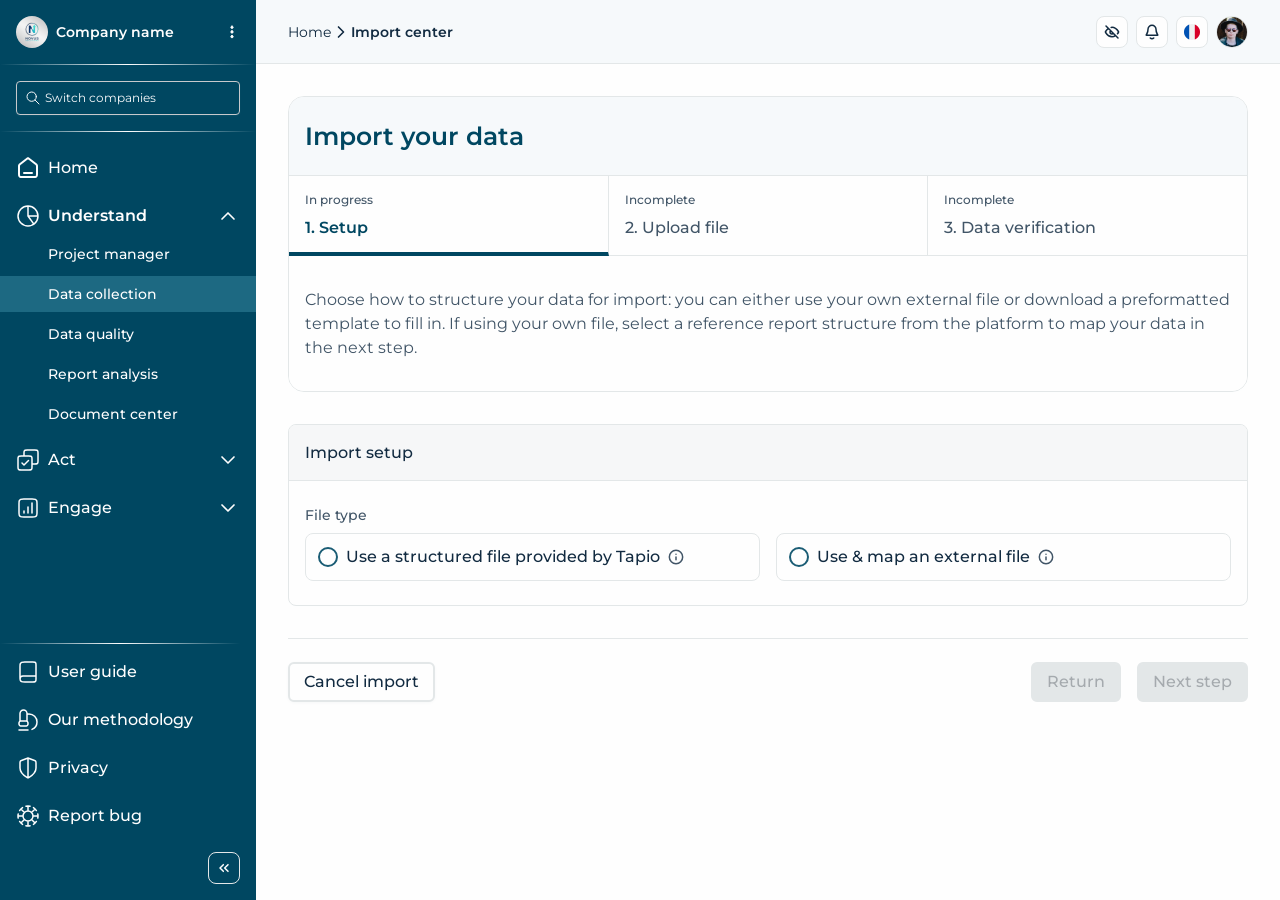
==== step-1.html @ c6fe3553 "Initial commit: import feature prototype Static HTML/CSS/JS prototype of the three-step data import " ====
<!doctype html>
<html lang="en">
<head>
<meta charset="utf-8">
<meta name="viewport" content="width=device-width, initial-scale=1">
<title>Import center – Setup</title>
<link rel="preconnect" href="https://fonts.googleapis.com">
<link rel="preconnect" href="https://fonts.gstatic.com" crossorigin>
<link href="https://fonts.googleapis.com/css2?family=Montserrat:wght@400;500;600;700&display=swap" rel="stylesheet">
<link rel="stylesheet" href="shared.css?v=10">
<link rel="stylesheet" href="flow.css?v=10">
<style>
  :root { --tapio-warning-fill: #fff7de; }

  .stepper-title { padding: 23px 16px; }
  .panel.setup .panel-body { padding: 24px 16px; }

  /* ---------- Radio cards ---------- */
  .radio-group { display: flex; flex-direction: column; gap: 8px; border: 0; }
  .radio-group legend { padding: 0; margin-bottom: 8px; font-size: 14px; line-height: 20px; font-weight: 500; color: var(--tapio-charcoal-blue); }
  .radio-row { display: flex; gap: 16px; }
  .radio-card {
    flex: 1 0 0; min-width: 0; display: flex; align-items: center; gap: 8px;
    padding: 11px 12px; cursor: pointer;
    background: var(--tapio-white); border: 1px solid var(--tapio-frost-gray); border-radius: 8px;
    font-size: 16px; line-height: 24px; color: var(--tapio-deep-indigo);
    transition: background .15s, border-color .15s;
  }
  .radio-card:hover { border-color: var(--tapio-mint); }
  .radio-card:has(input:checked) { background: var(--tapio-glacier-blue); border-color: var(--tapio-mint); font-weight: 500; }
  .radio-card:has(input:focus-visible) { outline: 2px solid var(--tapio-midnight-blue); outline-offset: 2px; }
  .radio-card input { position: absolute; opacity: 0; pointer-events: none; }
  .radio-card .dot {
    width: 20px; height: 20px; flex-shrink: 0; border-radius: 10px;
    border: 2px solid var(--tapio-midnight-blue); display: flex; align-items: center; justify-content: center;
  }
  .radio-card input:checked + .dot::after { content: ""; width: 8px; height: 8px; border-radius: 8px; background: var(--tapio-deep-indigo); }
  .radio-group.strong .radio-card { font-weight: 500; }

  .warn-banner {
    display: flex; align-items: center; gap: 8px; padding: 8px 16px;
    background: var(--tapio-warning-fill); border-radius: 8px;
    font-size: 16px; line-height: 24px;
  }
  .warn-banner a { font-weight: 500; color: var(--tapio-dark-navy); }

  /* ---------- Template selection ---------- */
  .panel-title .tip-trigger { vertical-align: -2px; margin-left: 4px; }
  .t-filters {
    display: flex; flex-wrap: wrap; align-items: center; justify-content: space-between; gap: 12px 16px;
    padding: 23px 16px 24px; border-bottom: 1px solid var(--tapio-frost-gray);
  }
  .t-search {
    flex: 0 1 268px; min-width: 0; height: 40px; display: flex; align-items: center; gap: 4px; padding: 8px;
    border: 1px solid var(--tapio-frost-gray); border-radius: 6px; box-shadow: var(--shadow-xs);
    font-size: 16px; line-height: 24px;
  }
  .t-search input { flex: 1; min-width: 0; border: 0; outline: 0; background: none; font: inherit; color: var(--tapio-deep-indigo); }
  .t-search input::placeholder { color: var(--tapio-charcoal-blue); opacity: 1; }
  .t-search:focus-within { border-color: var(--tapio-midnight-blue); }
  .t-dropdowns { display: flex; flex-wrap: wrap; gap: 16px; }
  .filter { position: relative; }
  .filter-btn {
    display: flex; align-items: center; gap: 4px; padding: 7px 8px; white-space: nowrap;
    background: var(--tapio-white); border: 1px solid var(--tapio-frost-gray); border-radius: 8px; box-shadow: var(--shadow-xs);
    font-size: 16px; line-height: 24px; color: var(--tapio-charcoal-blue);
  }
  .filter-btn.set { color: var(--tapio-deep-indigo); border-color: var(--tapio-midnight-blue); }
  .filter.open .filter-btn img { transform: rotate(180deg); }
  .filter .select-menu { left: auto; min-width: 100%; width: max-content; }

  .t-scroll { overflow-x: auto; }
  .t-table { width: 100%; min-width: 1080px; border-collapse: collapse; table-layout: fixed; }
  .t-table th, .t-table td {
    height: 64px; padding: 0 16px; text-align: left; white-space: nowrap; overflow: hidden; text-overflow: ellipsis;
    border-bottom: 1px solid var(--tapio-frost-gray); border-right: 1px solid var(--tapio-frost-gray);
    font-size: 16px; line-height: 24px; color: var(--tapio-deep-indigo);
  }
  .t-table th:last-child, .t-table td:last-child { border-right: 0; text-align: center; }
  .t-table th { font-weight: 600; background: var(--tapio-white); overflow: visible; }
  .t-table th .th { display: inline-flex; align-items: center; gap: 4px; }
  .t-table tbody tr { cursor: pointer; }
  .t-table tbody tr:hover td { background: var(--tapio-powder-blue); }
  .t-table tbody tr.selected td { background: var(--tapio-glacier-blue); }
  .t-table .checkbox { margin: 0 auto; }
  .t-table .action-btn {
    width: 32px; height: 32px; padding: 8px; margin: 0 auto;
    display: flex; align-items: center; justify-content: center;
    background: var(--tapio-white); border: 1px solid var(--tapio-frost-gray); border-radius: 8px; box-shadow: var(--shadow-xs);
  }
  .t-empty td { text-align: center !important; color: var(--tapio-charcoal-blue); cursor: default; }


  @media (max-width: 768px) {
    .radio-row { flex-direction: column; gap: 8px; }
    .t-filters .t-search { flex: 1 1 100%; }
    .t-dropdowns { gap: 8px; }
    .warn-banner { align-items: flex-start; }
    .warn-banner > img { margin-top: 4px; }
  }
</style>
</head>
<body>
<div class="app">

  <div class="nav-scrim"></div>
  <aside class="nav">
    <div>
      <div class="nav-company">
        <div class="nav-company-id">
          <img src="assets/company-logo.png" alt="">
          <span>Company name</span>
        </div>
        <button class="nav-dots" aria-label="More options"><img class="icon-16" src="assets/dots-vertical.svg" alt=""></button>
      </div>
      <div class="sep"></div>
    </div>

    <div class="nav-search-wrap">
      <div class="nav-search">
        <img class="icon-16" src="assets/search-light.svg" alt="">
        <span>Switch companies</span>
      </div>
    </div>

    <div class="sep"></div>

    <div class="nav-body">
      <nav class="nav-ctas">
        <button class="nav-cta"><span class="lbl"><img class="icon-24" src="assets/home.svg" alt="">Home</span></button>

        <div>
          <button class="nav-cta open">
            <span class="lbl"><img class="icon-24" src="assets/understand.svg" alt="">Understand</span>
            <img class="icon-24 chev" src="assets/chevron-nav.svg" alt="">
          </button>
          <div class="nav-sub">
            <a href="#">Project manager</a>
            <a href="#" class="active">Data collection</a>
            <a href="#">Data quality</a>
            <a href="#">Report analysis</a>
            <a href="#">Document center</a>
          </div>
        </div>

        <button class="nav-cta">
          <span class="lbl"><img class="icon-24" src="assets/act.svg" alt="">Act</span>
          <img class="icon-24" src="assets/chevron-nav2.svg" alt="">
        </button>
        <button class="nav-cta">
          <span class="lbl"><img class="icon-24" src="assets/engage.svg" alt="">Engage</span>
          <img class="icon-24" src="assets/chevron-nav2.svg" alt="">
        </button>
      </nav>

      <div class="nav-bottom">
        <div class="nav-bottom-links">
          <div class="sep"></div>
          <button class="nav-cta"><span class="lbl"><img class="icon-24" src="assets/book-closed.svg" alt="">User guide</span></button>
          <button class="nav-cta"><span class="lbl"><img class="icon-24" src="assets/microscope.svg" alt="">Our methodology</span></button>
          <button class="nav-cta"><span class="lbl"><img class="icon-24" src="assets/shield.svg" alt="">Privacy</span></button>
          <button class="nav-cta"><span class="lbl"><img class="icon-24" src="assets/virus.svg" alt="">Report bug</span></button>
        </div>
        <button class="nav-collapse" aria-label="Collapse navigation"><img class="icon-16" src="assets/chevron-left-double.svg" alt=""></button>
      </div>
    </div>
  </aside>

  <main class="main">
    <header class="topbar">
      <button class="icon-btn menu-btn" aria-label="Open navigation"><img class="icon-16" src="assets/chevron-left-double.svg" alt=""></button>
      <div class="crumbs">
        <span>Home</span>
        <img class="icon-20 chev" src="assets/chevron-breadcrumb.svg" alt="">
        <strong>Import center</strong>
      </div>
      <div class="top-actions">
        <button class="icon-btn" aria-label="Hide"><img class="icon-16" src="assets/eye-off.svg" alt=""></button>
        <button class="icon-btn" aria-label="Notifications"><img class="icon-16" src="assets/bell.svg" alt=""></button>
        <button class="icon-btn" aria-label="Language"><img class="icon-16" src="assets/flag-fr.svg" alt=""></button>
        <img class="avatar" src="assets/avatar.png" alt="User avatar">
      </div>
    </header>

    <div class="container">
      <section class="stepper-card">
        <h1 class="stepper-title">Import your data</h1>
        <div class="steps">
          <div class="step current"><small>In progress</small><span>1. Setup</span></div>
          <div class="step todo"><small>Incomplete</small><span>2. Upload file</span></div>
          <div class="step todo"><small>Incomplete</small><span>3. Data verification</span></div>
        </div>
        <div class="stepper-body">
          <p>Choose how to structure your data for import: you can either use your own external file or download a preformatted template to fill in. If using your own file, select a reference report structure from the platform to map your data in the next step.</p>
        </div>
      </section>

      <div class="sections">
        <!-- Import setup -->
        <section class="panel setup">
          <h2 class="panel-title">Import setup</h2>
          <div class="panel-body">
            <fieldset class="radio-group strong">
              <legend>File type</legend>
              <div class="radio-row">
                <label class="radio-card">
                  <input type="radio" name="fileType" value="structured"><span class="dot"></span>
                  Use a structured file provided by Tapio
                  <span class="tip-trigger" tabindex="0" data-tip="Download a preformatted Excel template from Tapio, designed to match the platform's data structure, and fill it in with your data for seamless import." aria-label="About structured files"><img class="icon-16" src="assets/radio-info.svg" alt=""></span>
                </label>
                <label class="radio-card">
                  <input type="radio" name="fileType" value="external"><span class="dot"></span>
                  Use &amp; map an external file
                  <span class="tip-trigger" tabindex="0" data-tip="Upload your own Excel file and map its structure to a reference report template from the platform during the next step." aria-label="About external files"><img class="icon-16" src="assets/radio-info.svg" alt=""></span>
                </label>
              </div>
            </fieldset>

            <fieldset class="radio-group" id="haveDataGroup" hidden>
              <legend>Do you already have your data in a structured file ?</legend>
              <div class="radio-row">
                <label class="radio-card">
                  <input type="radio" name="haveData" value="yes"><span class="dot"></span>
                  Yes, I have data in a structured file
                </label>
                <label class="radio-card">
                  <input type="radio" name="haveData" value="no"><span class="dot"></span>
                  No, I need to download a structured file
                </label>
              </div>
            </fieldset>

            <div class="warn-banner" id="customBanner" hidden>
              <img class="icon-16" src="assets/alert-circle-warning.svg" alt="">
              <div>
                <p>For faster import, create a custom template matching your external file's report structure.</p>
                <a href="#">Click here to create a template</a>
              </div>
            </div>
          </div>
        </section>

        <!-- Template selection -->
        <section class="panel" id="templatePanel" hidden>
          <h2 class="panel-title">Template selection
            <span class="tip-trigger" tabindex="0" data-tip="Please select a template to fill your data in. The download will be available in the next step." aria-label="About template selection"><img class="icon-16" src="assets/help-circle.svg" alt=""></span>
          </h2>
          <div class="t-filters">
            <label class="t-search">
              <img class="icon-16" src="assets/search.svg" alt="">
              <input type="search" id="tSearch" placeholder="Search template" aria-label="Search template">
            </label>
            <div class="t-dropdowns" id="filters"></div>
          </div>
          <div class="t-scroll">
            <table class="t-table">
              <colgroup>
                <col style="width:52px"><col><col style="width:104px"><col style="width:118px">
                <col style="width:90px"><col style="width:210px"><col style="width:206px"><col style="width:85px">
              </colgroup>
              <thead>
                <tr>
                  <th><span class="sr-only">Select</span></th>
                  <th>Template name</th>
                  <th><span class="th">Type <span class="tip-trigger" tabindex="0" data-tip="Type indicates the template's origin: Default templates are from protocols like GHG or Bilan Carbone, while Custom are templates with modification in their structures." aria-label="About type"><img class="icon-16" src="assets/th-info.svg" alt=""></span></span></th>
                  <th><span class="th">Entity <span class="tip-trigger" tabindex="0" data-tip="Defines the reporting scope: City refers to emissions from municipal or urban activities, while Company relates to emissions from business operations and value chains." aria-label="About entity"><img class="icon-16" src="assets/th-info.svg" alt=""></span></span></th>
                  <th>Author</th>
                  <th><span class="th">Reference protocol <span class="tip-trigger" tabindex="0" data-tip="Indicates the protocol on which the template is based, such as Bilan Carbone or GHG. Templates can be customized to fit specific reporting structures while still referencing these standard protocols." aria-label="About reference protocol"><img class="icon-16" src="assets/th-info.svg" alt=""></span></span></th>
                  <th><span class="th">Reporting method <span class="tip-trigger" tabindex="0" data-tip="Specifies whether the template supports location-based reporting only or dual reporting (both location-based and market-based methods)." aria-label="About reporting method"><img class="icon-16" src="assets/th-info.svg" alt=""></span></span></th>
                  <th>Action</th>
                </tr>
              </thead>
              <tbody id="tBody"></tbody>
            </table>
          </div>
          <div class="pagination">
            <button class="page-cta"><img class="icon-16" src="assets/arrow-left.svg" alt="" style="transform:rotate(180deg)">Previous</button>
            <div class="pages">
              <button class="page active">1</button><button class="page">2</button><button class="page">3</button>
              <span class="page">...</span>
              <button class="page">8</button><button class="page">9</button><button class="page">10</button>
            </div>
            <button class="page-cta next">Next<img class="icon-16" src="assets/arrow-right.svg" alt=""></button>
          </div>
        </section>
      </div>

      <footer class="footer">
        <button class="cta" id="cancelBtn">Cancel import</button>
        <div class="footer-right">
          <button class="cta" disabled>Return</button>
          <button class="cta primary" id="nextBtn" disabled>Next step</button>
        </div>
      </footer>
    </div>
  </main>
</div>

<!-- Leave flow modal -->
<dialog class="modal fixed" id="leaveModal" aria-labelledby="leaveTitle">
  <div class="modal-inner">
    <div class="modal-top">
      <div class="modal-head">
        <h2 id="leaveTitle">Leave import center ?</h2>
        <button class="modal-close" data-close aria-label="Close"><img src="assets/x-close.svg" alt=""></button>
      </div>
      <div class="modal-body danger">
        <p>Cancel your import? This action cannot be undone.</p>
        <ul><li>Any progress made so far will be lost and your data won’t be imported</li></ul>
      </div>
    </div>
    <div class="modal-foot">
      <button class="cta" data-close>Return</button>
      <button class="cta danger" id="confirmLeave">Leave import center</button>
    </div>
  </div>
</dialog>

<script src="template-drawer.js?v=10"></script>
<script>
  const $ = s => document.querySelector(s);
  const esc = s => String(s).replace(/[&<>"]/g, c => ({ "&": "&amp;", "<": "&lt;", ">": "&gt;", '"': "&quot;" }[c]));

  /* ---------- Data ---------- */
  const TEMPLATES = [
    { id: 1, name: "Template name", type: "Default", entity: "Company", author: "Tapio", protocol: "GHG", method: "Dual reporting" },
    { id: 2, name: "Template name", type: "Default", entity: "City", author: "Tapio", protocol: "Bilan carbone", method: "Location based" },
    { id: 3, name: "Template name", type: "Default", entity: "Company", author: "Tapio", protocol: "GHG", method: "Location based" },
    { id: 4, name: "Template name", type: "Custom", entity: "City", author: "S2C", protocol: "Bilan carbone", method: "Dual reporting" },
    { id: 5, name: "Template name", type: "Custom", entity: "Company", author: "S2C", protocol: "GHG", method: "Location based" },
    { id: 6, name: "Template name", type: "Custom", entity: "City", author: "S2C", protocol: "Bilan carbone", method: "Dual reporting" }
  ];
  const FILTERS = [
    { key: "type", label: "Template type" },
    { key: "entity", label: "Entity" },
    { key: "protocol", label: "Protocol" },
    { key: "method", label: "Reporting method" }
  ];
  const state = { fileType: null, haveData: null, selected: null, search: "", filters: {} };

  /* ---------- Setup choices ---------- */
  document.querySelectorAll('input[name="fileType"]').forEach(r => r.addEventListener("change", () => { state.fileType = r.value; render(); }));
  document.querySelectorAll('input[name="haveData"]').forEach(r => r.addEventListener("change", () => { state.haveData = r.value; render(); }));

  function needsTemplate() {
    return state.fileType === "external" || (state.fileType === "structured" && state.haveData === "no");
  }
  function canContinue() {
    if (state.fileType === "structured" && state.haveData === "yes") return true;
    return needsTemplate() && state.selected !== null;
  }
  function render() {
    $("#haveDataGroup").hidden = state.fileType !== "structured";
    $("#customBanner").hidden = state.fileType !== "external";
    $("#templatePanel").hidden = !needsTemplate();
    $("#nextBtn").disabled = !canContinue();
    renderTable();
  }

  /* ---------- Template table ---------- */
  function visibleTemplates() {
    const q = state.search.trim().toLowerCase();
    return TEMPLATES.filter(t =>
      FILTERS.every(f => !state.filters[f.key] || t[f.key] === state.filters[f.key]) &&
      (!q || Object.values(t).join(" ").toLowerCase().includes(q)));
  }
  function renderTable() {
    const rows = visibleTemplates();
    $("#tBody").innerHTML = rows.length ? rows.map(t => `
      <tr data-id="${t.id}" class="${state.selected === t.id ? "selected" : ""}">
        <td><input type="checkbox" class="checkbox" ${state.selected === t.id ? "checked" : ""} aria-label="Select ${esc(t.name)} (${esc(t.type)}, ${esc(t.entity)}, ${esc(t.protocol)})"></td>
        <td>${esc(t.name)}</td><td>${esc(t.type)}</td><td>${esc(t.entity)}</td><td>${esc(t.author)}</td>
        <td>${esc(t.protocol)}</td><td>${esc(t.method)}</td>
        <td><button class="action-btn" data-view="${t.id}" aria-label="View template details"><img class="icon-16" src="assets/eye.svg" alt=""></button></td>
      </tr>`).join("") : `<tr class="t-empty"><td colspan="8">No template matches your search.</td></tr>`;
  }
  $("#tBody").addEventListener("click", e => {
    const view = e.target.closest("[data-view]");
    if (view) return openTemplateDrawer(TEMPLATES.find(t => t.id === +view.dataset.view));
    const row = e.target.closest("tr[data-id]");
    if (!row) return;
    const id = +row.dataset.id;
    state.selected = state.selected === id ? null : id;
    render();
    $(`tr[data-id="${id}"] .checkbox`)?.focus();
  });
  $("#tSearch").addEventListener("input", e => { state.search = e.target.value; renderTable(); });

  /* ---------- Filter dropdowns ---------- */
  let openFilter = null;
  $("#filters").innerHTML = FILTERS.map(f => `
    <div class="filter" data-key="${f.key}">
      <button class="filter-btn" aria-haspopup="listbox" aria-expanded="false"><span>${f.label}</span><img class="icon-20" src="assets/chevron-down.svg" alt=""></button>
    </div>`).join("");
  function closeFilter() {
    if (!openFilter) return;
    openFilter.classList.remove("open");
    openFilter.querySelector(".filter-btn").setAttribute("aria-expanded", "false");
    openFilter.querySelector(".select-menu")?.remove();
    openFilter = null;
  }
  $("#filters").addEventListener("click", e => {
    const f = e.target.closest(".filter");
    if (!f) return;
    const key = f.dataset.key, def = FILTERS.find(x => x.key === key);
    const opt = e.target.closest('[role="option"]');
    if (opt) {
      state.filters[key] = opt.dataset.value || null;
      const btn = f.querySelector(".filter-btn");
      btn.classList.toggle("set", !!state.filters[key]);
      btn.firstElementChild.textContent = state.filters[key] || def.label;
      closeFilter();
      renderTable();
      return;
    }
    if (f === openFilter) return closeFilter();
    closeFilter();
    const values = [...new Set(TEMPLATES.map(t => t[key]))];
    const menu = document.createElement("div");
    menu.className = "select-menu";
    menu.setAttribute("role", "listbox");
    menu.innerHTML = [`<div role="option" data-value="" aria-selected="${!state.filters[key]}">All</div>`]
      .concat(values.map(v => `<div role="option" data-value="${esc(v)}" aria-selected="${state.filters[key] === v}">${esc(v)}</div>`)).join("");
    f.appendChild(menu);
    f.classList.add("open");
    f.querySelector(".filter-btn").setAttribute("aria-expanded", "true");
    openFilter = f;
  });
  document.addEventListener("click", e => { if (openFilter && !openFilter.contains(e.target)) closeFilter(); });
  document.addEventListener("keydown", e => { if (e.key === "Escape") closeFilter(); });

  /* ---------- Footer ---------- */
  $("#nextBtn").addEventListener("click", () => {
    const template = TEMPLATES.find(t => t.id === state.selected) || null;
    const path = state.fileType === "external" ? "external" : state.haveData === "no" ? "download" : "structured";
    try { sessionStorage.setItem("importSetup", JSON.stringify({ path, template })); } catch (e) { /* storage unavailable: step 2 uses its defaults */ }
    location.href = "step-2.html";
  });
  $("#cancelBtn").addEventListener("click", () => $("#leaveModal").showModal());
  $("#confirmLeave").addEventListener("click", () => location.reload());

  render();
</script>
<script src="shared.js?v=10"></script>
</body>
</html>
---- shared.css ----
:root {
  --tapio-dark-navy: #004761;
  --tapio-deep-teal: #1d6982;
  --tapio-midnight-blue: #1b5d75;
  --tapio-white: #fefefe;
  --tapio-pale-white: #f5f9fa;
  --tapio-blue-gray: #f8fafc;
  --tapio-powder-blue: #f6f9fb;
  --tapio-frost-gray: #e3e7e8;
  --tapio-ash-gray: #c7c9cc;
  --tapio-deep-indigo: #122b41;
  --tapio-charcoal-blue: #415567;
  --tapio-red: #99372e;
  --tapio-red-dark: #2d0704;
  --tapio-mint: #88d1bc;
  --tapio-mint-shadow: #cef2e9;
  --shadow-xs: 0 1px 2px 0 rgba(245, 249, 250, 0.05);
  --shadow-md: 0 12px 16px -4px rgba(18, 43, 65, 0.08), 0 4px 6px -2px rgba(18, 43, 65, 0.03);
  --text-disabled: #a5aaae;
  --tapio-glacier-blue: #edfaf6;
  --tapio-alice-blue: #f6f7f8;
}

* { box-sizing: border-box; margin: 0; padding: 0; }
html, body { height: 100%; }
html { scroll-padding-bottom: 112px; }
body {
  font-family: "Montserrat", sans-serif;
  background: var(--tapio-white);
  color: var(--tapio-deep-indigo);
  -webkit-font-smoothing: antialiased;
}
button { font: inherit; color: inherit; background: none; border: 0; cursor: pointer; }
img { display: block; }
[hidden] { display: none !important; }
.sr-only { position: absolute; width: 1px; height: 1px; overflow: hidden; clip: rect(0 0 0 0); white-space: nowrap; }
.icon-16 { width: 16px; height: 16px; flex-shrink: 0; }
.icon-20 { width: 20px; height: 20px; flex-shrink: 0; }
.icon-24 { width: 24px; height: 24px; flex-shrink: 0; }

.app { display: flex; width: 100%; min-height: 100vh; }

/* ---------- Side navigation ---------- */
.nav {
  width: 256px; flex-shrink: 0;
  position: sticky; top: 0; height: 100vh; height: 100dvh; overflow: hidden; z-index: 50;
  background: var(--tapio-dark-navy);
  display: flex; flex-direction: column; gap: 16px;
  color: var(--tapio-white);
}
.nav-company { display: flex; align-items: flex-start; justify-content: space-between; padding: 16px; }
.nav-company-id { display: flex; align-items: center; gap: 8px; flex: 1; min-width: 0; }
.nav-company-id img { width: 32px; height: 32px; border-radius: 16px; object-fit: cover; }
.nav-company-id span { font-size: 14px; line-height: 20px; font-weight: 600; white-space: nowrap; }
.nav-dots { height: 32px; display: flex; align-items: center; justify-content: center; border-radius: 8px; }
.sep {
  height: 1px; width: 100%; flex-shrink: 0;
  background: linear-gradient(90deg, rgba(254,254,254,0) 0%, rgba(254,254,254,1) 50%, rgba(254,254,254,0) 100%);
}
.nav-search-wrap { padding: 0 16px; }
.nav-search {
  display: flex; align-items: center; gap: 4px; padding: 8px;
  border: 1px solid var(--tapio-ash-gray); border-radius: 4px;
  background: var(--tapio-dark-navy); box-shadow: var(--shadow-xs);
  font-size: 12px; line-height: 16px; color: var(--tapio-blue-gray);
}
.nav-body { flex: 1; display: flex; flex-direction: column; justify-content: space-between; min-height: 0; }
.nav-ctas {
  flex: 1 1 auto; min-height: 0; overflow-y: auto;
  display: flex; flex-direction: column; gap: 8px;
  scrollbar-width: thin; scrollbar-color: rgba(254, 254, 254, 0.3) transparent;
}
.nav-bottom { flex-shrink: 0; padding-top: 16px; }
.nav-cta {
  display: flex; align-items: center; justify-content: space-between;
  padding: 8px 16px; width: 100%;
  font-size: 16px; line-height: 24px; font-weight: 500; color: var(--tapio-white);
}
.nav-cta .lbl { display: flex; align-items: flex-start; gap: 8px; white-space: nowrap; }
.nav-cta.open .lbl { font-weight: 600; }
.nav-cta.open .chev { transform: rotate(180deg); }
.nav-sub { display: flex; flex-direction: column; gap: 4px; }
.nav-sub a {
  display: block; padding: 8px 8px 8px 48px;
  font-size: 14px; line-height: 20px; font-weight: 500;
  color: var(--tapio-white); text-decoration: none; white-space: nowrap;
}
.nav-sub a.active { background: var(--tapio-deep-teal); }
.nav-bottom { display: flex; flex-direction: column; align-items: flex-end; gap: 16px; padding: 0 16px 16px 0; }
.nav-bottom-links { display: flex; flex-direction: column; gap: 8px; width: 100%; }
.nav-bottom-links .nav-cta { width: 208px; justify-content: flex-start; }
.nav-collapse {
  width: 32px; height: 32px; padding: 8px; border-radius: 8px;
  border: 1px solid var(--tapio-frost-gray);
  display: flex; align-items: center; justify-content: center;
}

/* ---------- Main ---------- */
.main { flex: 1 1 auto; min-width: 0; display: flex; flex-direction: column; }

.topbar {
  height: 64px;
  display: flex; align-items: center; gap: 12px;
  padding: 16px 32px;
  background: var(--tapio-powder-blue);
  border-bottom: 1px solid var(--tapio-frost-gray);
}
.crumbs { display: flex; align-items: center; min-width: 0; margin-right: auto; font-size: 14px; line-height: 20px; white-space: nowrap; }
.crumbs strong { overflow: hidden; text-overflow: ellipsis; }
.crumbs .chev { transform: rotate(-90deg); }
.crumbs strong { font-weight: 600; }
.top-actions { display: flex; align-items: center; gap: 8px; }
.icon-btn {
  width: 32px; height: 32px; padding: 8px;
  display: flex; align-items: center; justify-content: center;
  background: var(--tapio-white); border: 1px solid var(--tapio-frost-gray);
  border-radius: 8px; box-shadow: var(--shadow-xs);
}
.avatar { width: 32px; height: 32px; border-radius: 32px; border: 1px solid var(--tapio-frost-gray); object-fit: cover; }

/* ---------- Buttons ---------- */
.cta {
  padding: 6px 14px; border: 2px solid var(--tapio-frost-gray); border-radius: 6px;
  background: var(--tapio-white); box-shadow: 0 1px 4px -1px #f2f4f5;
  font-size: 16px; line-height: 24px; font-weight: 500; color: var(--tapio-deep-indigo); white-space: nowrap;
}
.cta.primary { background: var(--tapio-mint); border-color: var(--tapio-mint); box-shadow: 0 1px 4px -1px var(--tapio-mint-shadow); }
/* ---------- Sticky flow footer ---------- */
.footer {
  position: sticky; bottom: 0; z-index: 20;
  display: flex; align-items: center; justify-content: space-between;
  padding: 23px 0 24px; background: var(--tapio-white);
  border-top: 1px solid var(--tapio-frost-gray);
}
.footer-right { display: flex; gap: 16px; }

/* ---------- Checkbox ---------- */
.checkbox {
  appearance: none; -webkit-appearance: none; display: block; margin: 0 auto;
  width: 20px; height: 20px; border: 1px solid var(--tapio-midnight-blue); border-radius: 6px;
  background: var(--tapio-white); cursor: pointer;
}
.checkbox:checked { background: var(--tapio-mint) url("assets/check.svg") center / 14px no-repeat; }
.checkbox:focus-visible { outline: 2px solid var(--tapio-midnight-blue); outline-offset: 2px; }

/* ---------- Pagination ---------- */
.pagination { display: flex; align-items: center; justify-content: space-between; gap: 8px; padding: 16px; background: var(--tapio-white); min-height: 61px; }
.page-cta {
  display: flex; align-items: center; gap: 4px; padding: 7px 16px 7px 12px;
  background: var(--tapio-white); border: 1px solid var(--tapio-frost-gray); border-radius: 4px;
  box-shadow: var(--shadow-xs);
  font-size: 12px; line-height: 16px; font-weight: 600; color: var(--tapio-deep-indigo);
}
.page-cta.next { padding: 7px 12px 7px 16px; }
.pages { display: flex; gap: 2px; }
.page {
  width: 32px; height: 32px; border-radius: 8px;
  display: flex; align-items: center; justify-content: center;
  font-size: 14px; line-height: 20px; font-weight: 500; color: var(--tapio-charcoal-blue);
}
.page.active { background: var(--tapio-frost-gray); color: var(--tapio-deep-indigo); box-shadow: var(--shadow-xs); }

/* ---------- Dropdown menu ---------- */
.select-menu {
  position: absolute; top: calc(100% + 4px); left: 0; right: 0; z-index: 30;
  display: flex; flex-direction: column; gap: 4px; padding: 8px; max-height: 296px; overflow-y: auto;
  background: var(--tapio-white); border: 1px solid var(--tapio-frost-gray); border-radius: 8px;
  box-shadow: var(--shadow-md);
}
.select-menu.up { top: auto; bottom: calc(100% + 4px); }
.select-menu [role="option"] {
  padding: 8px; border-radius: 6px; cursor: pointer;
  font-size: 16px; line-height: 24px; color: var(--tapio-deep-indigo);
}
.select-menu [role="option"]:hover, .select-menu [role="option"].active { background: var(--tapio-powder-blue); }
.select-menu [role="option"][aria-selected="true"] { background: var(--tapio-frost-gray); font-weight: 500; }

/* ---------- Tooltip ---------- */
.tip-trigger { display: inline-flex; border-radius: 50%; }
.tip-trigger:focus-visible { outline: 2px solid var(--tapio-midnight-blue); outline-offset: 1px; }
.tip {
  position: fixed; z-index: 100; width: min(320px, calc(100vw - 16px)); pointer-events: none;
  filter: drop-shadow(0 1px 1.5px rgba(18, 43, 65, 0.1)) drop-shadow(0 1px 1px rgba(18, 43, 65, 0.06));
  opacity: 0; transform: translateY(4px); transition: opacity .12s, transform .12s;
}
.tip.show { opacity: 1; transform: none; }
.tip-body {
  padding: 12px; border-radius: 8px; background: var(--tapio-dark-navy);
  font-size: 12px; line-height: 16px; font-weight: 500; color: var(--tapio-white);
}
.tip-arrow { position: absolute; top: calc(100% - 3px); width: 16px; height: 8.5px; }

.cta:disabled { background: var(--tapio-frost-gray); border-color: var(--tapio-frost-gray); color: var(--text-disabled); box-shadow: none; cursor: not-allowed; }
.cta.danger { color: var(--tapio-red); }

/* ---------- Modals ---------- */
dialog.modal {
  width: 800px; max-width: calc(100vw - 32px); max-height: calc(100dvh - 32px); margin: auto; padding: 0;
  border: 1px solid #d1d5d6; border-radius: 16px; overflow-x: hidden; overflow-y: auto;
  background: var(--tapio-white); color: var(--tapio-deep-indigo);
  box-shadow: 0 1px 3px 0 rgba(18, 43, 65, 0.1), 0 1px 2px 0 rgba(18, 43, 65, 0.06);
}
dialog.modal::backdrop { background: rgba(18, 43, 65, 0.4); }
.modal-inner { display: flex; flex-direction: column; gap: 32px; }
.modal.fixed .modal-inner { min-height: 398px; justify-content: space-between; }
.modal-head {
  display: flex; align-items: center; justify-content: space-between;
  padding: 32px 32px 31px; background: var(--tapio-powder-blue); border-bottom: 1px solid var(--tapio-frost-gray);
}
.modal-head h2 { font-size: 25px; line-height: 32px; font-weight: 600; color: var(--tapio-dark-navy); }
.modal-close { width: 28px; height: 28px; border-radius: 6px; }
.modal-close img { width: 28px; height: 28px; }
.modal-body { padding: 0 32px; display: flex; flex-direction: column; gap: 24px; }
.modal-body > p {
  padding-bottom: 15px; border-bottom: 1px solid var(--tapio-frost-gray);
  font-size: 16px; line-height: 24px; font-weight: 500; color: var(--tapio-charcoal-blue);
}
.modal-body ul { list-style: none; display: flex; flex-direction: column; gap: 24px; }
.modal-body li { display: flex; align-items: center; gap: 8px; font-size: 16px; line-height: 24px; }
.modal-body li::before { content: ""; width: 8px; height: 8px; border-radius: 16px; background: var(--tapio-dark-navy); flex-shrink: 0; }
.modal-body.danger li::before { background: var(--tapio-red); }
.modal-foot { display: flex; flex-wrap: wrap; justify-content: flex-end; gap: 16px; padding: 23px 32px 24px; border-top: 1px solid var(--tapio-frost-gray); }
.modal-top { display: flex; flex-direction: column; gap: 32px; }

/* ---------- Navigation toggle ---------- */
.menu-btn { display: none; background: var(--tapio-dark-navy); border-color: var(--tapio-dark-navy); }
.menu-btn img { transform: rotate(180deg); }
.nav-scrim { display: none; }
.app.nav-collapsed .nav { display: none; }
.app.nav-collapsed .menu-btn { display: flex; }

/* ---------- Responsive ---------- */
@media (max-width: 768px) {
  .modal-head { padding: 20px; }
  .modal-head h2 { font-size: 20px; line-height: 28px; }
  .modal-body { padding: 0 20px; }
  .modal-foot { padding: 16px 20px; }
  .modal-inner { gap: 24px; }
  .modal.fixed .modal-inner { min-height: 0; }
  .modal-body li { align-items: flex-start; }
  .modal-body li::before { margin-top: 8px; }
}
@media (max-width: 1024px) {
  .menu-btn { display: flex; }
  .nav {
    position: fixed; left: 0; top: 0; bottom: 0; height: auto;
    transform: translateX(-100%); transition: transform .2s ease;
  }
  .app.nav-collapsed .nav { display: flex; }
  .app.nav-open .nav { transform: none; box-shadow: 0 12px 16px -4px rgba(18, 43, 65, 0.2); }
  .app.nav-open .nav-scrim { display: block; position: fixed; inset: 0; z-index: 40; background: rgba(18, 43, 65, 0.4); }
}
@media (max-width: 640px) {
  .footer { display: grid; grid-template-columns: 1fr 1fr; gap: 8px; padding: 12px 0 16px; }
  .footer-right { display: contents; }
  .footer .cta { width: 100%; }
  .footer .cta.primary { grid-column: 1 / -1; order: -1; }
  .modal-foot .cta { flex: 1 1 100%; }
  .pagination { padding: 16px 12px; }
  .pages .page:nth-child(3), .pages .page:nth-child(5), .pages .page:nth-child(6) { display: none; }
  .topbar { padding: 16px; gap: 8px; }
  .top-actions { gap: 4px; }
  .crumbs > span, .crumbs > .chev { display: none; }
}
---- flow.css ----
/* Components shared by the Step 1 and Step 2 flow pages. */
.container { padding: 32px; display: flex; flex-direction: column; gap: 32px; }
.sections { display: flex; flex-direction: column; gap: 32px; }

/* ---------- Stepper card ---------- */
.stepper-card {
  border: 1px solid var(--tapio-frost-gray); border-radius: 16px; overflow: hidden;
  filter: drop-shadow(0 1px 1px rgba(245, 249, 250, 0.05));
}
.stepper-title {
  padding: 23px 24px; background: var(--tapio-powder-blue);
  border-bottom: 1px solid var(--tapio-frost-gray);
  font-size: 25px; line-height: 32px; font-weight: 600; color: var(--tapio-dark-navy);
}
.steps { display: flex; height: 80px; }
.step {
  flex: 1 0 0; min-width: 0;
  display: flex; flex-direction: column; justify-content: center; gap: 8px; padding: 16px;
  background: var(--tapio-white);
  border-right: 1px solid var(--tapio-frost-gray); border-bottom: 1px solid var(--tapio-frost-gray);
  font-weight: 500; color: var(--tapio-deep-indigo);
}
.step:last-child { border-right: 0; }
.step small { font-size: 12px; line-height: 16px; }
.step span { font-size: 16px; line-height: 24px; }
.step.current { border-bottom: 4px solid var(--tapio-dark-navy); padding-bottom: 13px; }
.step.current small { color: var(--tapio-charcoal-blue); }
.step.current span { color: var(--tapio-dark-navy); font-weight: 600; }
.step.todo { color: var(--tapio-charcoal-blue); }

.stepper-body { background: var(--tapio-white); padding: 32px 16px 31px; display: flex; flex-direction: column; gap: 16px; }
.stepper-body p { font-size: 16px; line-height: 24px; color: var(--tapio-charcoal-blue); }
.stepper-body p b { font-weight: 500; color: var(--tapio-deep-indigo); }
.note { display: flex; align-items: center; gap: 4px; font-size: 14px; line-height: 20px; font-weight: 500; }

/* ---------- Panels ---------- */
.panel {
  background: var(--tapio-white); border: 1px solid var(--tapio-frost-gray); border-radius: 8px;
  overflow: hidden; box-shadow: var(--shadow-xs);
}
.panel-title {
  padding: 16px 16px 15px; background: var(--tapio-alice-blue);
  border-bottom: 1px solid var(--tapio-frost-gray);
  font-size: 16px; line-height: 24px; font-weight: 500;
}
.panel-body { padding: 24px 16px 32px; display: flex; flex-direction: column; gap: 24px; }
.block { display: flex; flex-direction: column; gap: 24px; }
.section-title {
  padding-bottom: 15px; border-bottom: 1px solid var(--tapio-frost-gray);
  font-size: 16px; line-height: 24px; font-weight: 500;
}

/* ---------- Template detail drawer ---------- */
dialog.drawer {
  margin: 0 0 0 auto; padding: 0; width: 800px; max-width: 100vw; height: 100dvh; max-height: 100dvh;
  border: 0; border-left: 1px solid #d1d5d6; background: var(--tapio-white); color: var(--tapio-deep-indigo);
  box-shadow: 0 1px 3px 0 rgba(18, 43, 65, 0.1), 0 1px 2px 0 rgba(18, 43, 65, 0.06);
  overflow-y: auto;
}
dialog.drawer[open] { animation: drawer-in .22s ease-out; }
dialog.drawer::backdrop { background: rgba(18, 43, 65, 0.4); }
@keyframes drawer-in { from { transform: translateX(40px); opacity: 0; } }
.drawer-head {
  position: sticky; top: 0; z-index: 2;
  display: flex; flex-direction: column; gap: 16px; padding: 32px 32px 15px;
  background: var(--tapio-powder-blue); border-bottom: 1px solid var(--tapio-frost-gray);
  box-shadow: 0 1px 1.5px rgba(18, 43, 65, 0.1), 0 1px 1px rgba(18, 43, 65, 0.06);
}
.drawer-back { display: inline-flex; align-items: center; gap: 4px; align-self: flex-start; font-size: 14px; line-height: 20px; font-weight: 500; }
.drawer-head h2 { font-size: 25px; line-height: 32px; font-weight: 600; color: #294e66; }
.drawer-head p { font-size: 16px; line-height: 24px; color: var(--tapio-charcoal-blue); }
.drawer-body { padding: 32px; display: flex; flex-direction: column; gap: 32px; }

.collapse-btn { width: 100%; display: flex; align-items: center; justify-content: space-between; text-align: left; }
.panel.collapsed .collapse-btn img { transform: rotate(180deg); }
.panel.collapsed .info-body { display: none; }
.info-body { padding: 24px 16px 0; }
.info-sub { display: flex; flex-direction: column; gap: 16px; padding-bottom: 24px; }
.info-sub + .info-sub { padding-top: 24px; border-top: 1px solid var(--tapio-frost-gray); }
.info-sub h4 { font-size: 14px; line-height: 20px; font-weight: 600; color: var(--tapio-charcoal-blue); }
.info-items { display: flex; flex-wrap: wrap; gap: 16px 48px; }
.info-items dt { display: flex; align-items: center; gap: 4px; font-size: 14px; line-height: 20px; color: var(--tapio-charcoal-blue); }
.info-items dd { margin-top: 4px; font-size: 16px; line-height: 24px; font-weight: 500; }
.info-sub p { font-size: 14px; line-height: 20px; }

.arch { overflow-x: auto; }
.arch-row { display: grid; grid-template-columns: minmax(280px, 1fr) 96px 104px 112px; min-width: 592px; border-bottom: 1px solid var(--tapio-frost-gray); }
.arch-row:last-child { border-bottom: 0; }
.arch-row > div { height: 64px; display: flex; align-items: center; justify-content: center; padding: 0 8px; }
.arch-row > div:first-child { justify-content: flex-start; gap: 8px; padding: 0 16px; white-space: nowrap; }
.arch-head > div { height: 68px; white-space: nowrap; font-size: 14px; line-height: 20px; font-weight: 600; color: var(--tapio-charcoal-blue); gap: 4px; }
.arch-row.open-sub { background: var(--tapio-glacier-blue); }
.arch-toggle { width: 16px; height: 16px; flex-shrink: 0; display: flex; }
.arch-toggle img { transform: rotate(-90deg); transition: transform .15s; }
.arch-row.expanded .arch-toggle img { transform: none; }
.arch-toggle.static { cursor: default; }
.arch-dot { width: 8px; height: 8px; border-radius: 16px; flex-shrink: 0; }
.arch-dot.lg { width: 16px; height: 16px; }
.lvl-0 .arch-name { font-weight: 600; font-size: 16px; line-height: 24px; }
.lvl-1 > div:first-child { padding-left: 40px; }
.lvl-1 .arch-name { font-weight: 500; font-size: 16px; line-height: 24px; }
.lvl-2 > div:first-child { padding-left: 96px; }
.lvl-2 .arch-name { font-weight: 500; font-size: 14px; line-height: 24px; }
.dis-check { width: 20px; height: 20px; border-radius: 6px; background: var(--tapio-frost-gray) center / 14px no-repeat; border: 1px solid var(--tapio-frost-gray); }
.dis-check.on { background-image: url("assets/check-disabled.svg"); }

@media (max-width: 768px) {
  .container { padding: 16px 16px 0; gap: 24px; }
  .sections { gap: 24px; }
  .stepper-title { padding: 16px; font-size: 20px; line-height: 28px; }
  .steps { flex-direction: column; height: auto; }
  .step { border-right: 0; }
  .stepper-body { padding: 24px 16px; }
  .drawer-head { padding: 20px 20px 15px; }
  .drawer-head h2 { font-size: 20px; line-height: 28px; }
  .drawer-body { padding: 20px 16px; gap: 24px; }
  .info-items { gap: 16px 32px; }
}
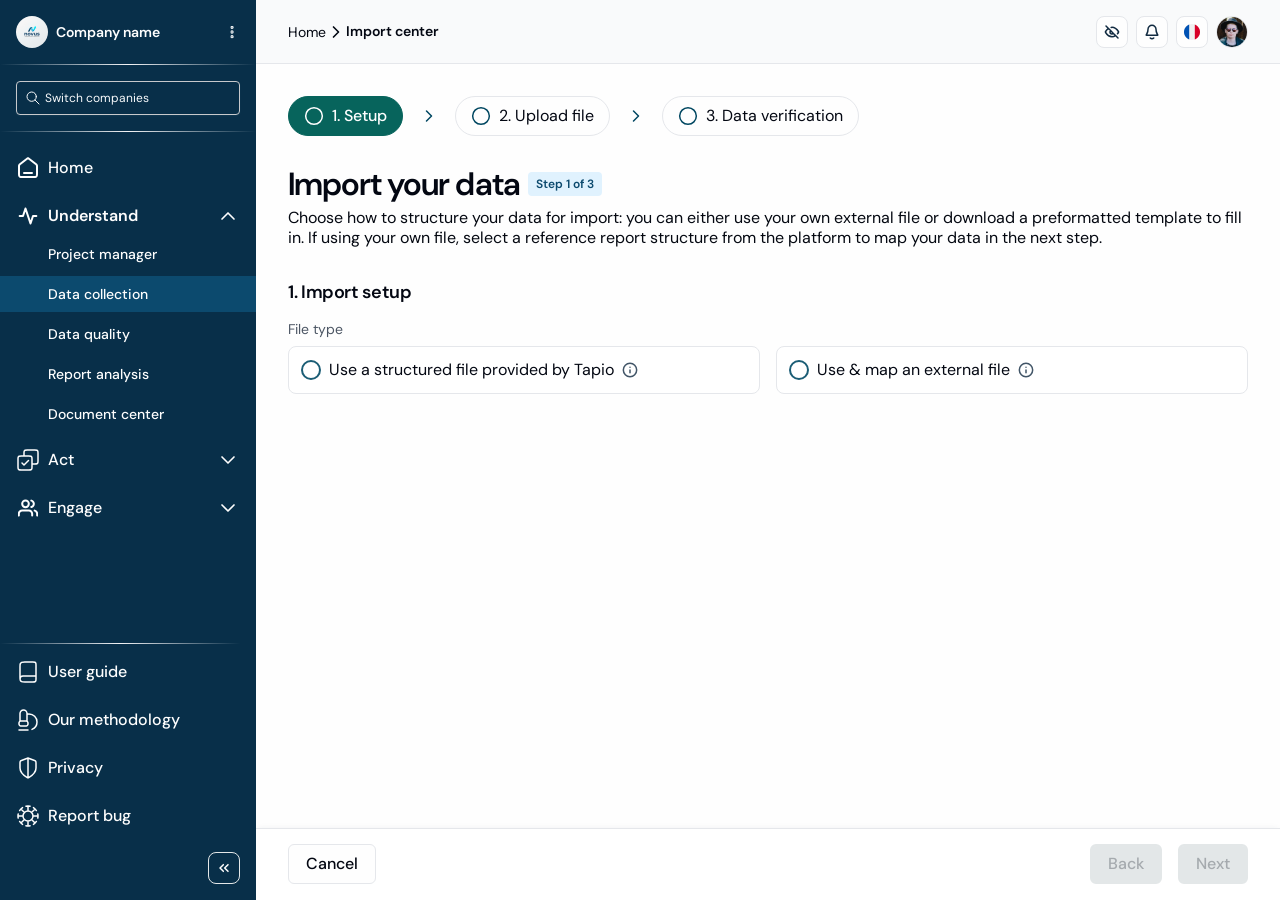
==== commit 35de91c3: "Adopt ACT redesign across the import flow - New side nav, top bar, page header and DM Sans text styl" ====
--- a/step-1.html
+++ b/step-1.html
@@ -6,28 +6,28 @@
 <title>Import center – Setup</title>
 <link rel="preconnect" href="https://fonts.googleapis.com">
 <link rel="preconnect" href="https://fonts.gstatic.com" crossorigin>
-<link href="https://fonts.googleapis.com/css2?family=Montserrat:wght@400;500;600;700&display=swap" rel="stylesheet">
-<link rel="stylesheet" href="shared.css?v=10">
-<link rel="stylesheet" href="flow.css?v=10">
+<link href="https://fonts.googleapis.com/css2?family=DM+Sans:opsz,wght@9..40,400;9..40,500;9..40,600;9..40,700&display=swap" rel="stylesheet">
+<link rel="stylesheet" href="shared.css?v=20">
+<link rel="stylesheet" href="flow.css?v=20">
 <style>
   :root { --tapio-warning-fill: #fff7de; }
 
-  .stepper-title { padding: 23px 16px; }
-  .panel.setup .panel-body { padding: 24px 16px; }
+
+  .setup .sec-body { display: flex; flex-direction: column; gap: 16px; }
 
   /* ---------- Radio cards ---------- */
   .radio-group { display: flex; flex-direction: column; gap: 8px; border: 0; }
-  .radio-group legend { padding: 0; margin-bottom: 8px; font-size: 14px; line-height: 20px; font-weight: 500; color: var(--tapio-charcoal-blue); }
+  .radio-group legend { padding: 0; margin-bottom: 8px; font: var(--ts-label); color: #4b5563; }
   .radio-row { display: flex; gap: 16px; }
   .radio-card {
     flex: 1 0 0; min-width: 0; display: flex; align-items: center; gap: 8px;
-    padding: 11px 12px; cursor: pointer;
-    background: var(--tapio-white); border: 1px solid var(--tapio-frost-gray); border-radius: 8px;
-    font-size: 16px; line-height: 24px; color: var(--tapio-deep-indigo);
+    min-height: 48px; padding: 11px 12px; cursor: pointer;
+    background: #fff; border: 1px solid var(--act-gray-200); border-radius: 8px;
+    font: var(--ts-body); color: var(--act-ink);
     transition: background .15s, border-color .15s;
   }
-  .radio-card:hover { border-color: var(--tapio-mint); }
-  .radio-card:has(input:checked) { background: var(--tapio-glacier-blue); border-color: var(--tapio-mint); font-weight: 500; }
+  .radio-card:hover { background: #f9fafb; }
+  .radio-card:has(input:checked) { background: var(--sky-100); border-color: #bae6fd; font: var(--ts-body-medium); color: var(--sky-950); }
   .radio-card:has(input:focus-visible) { outline: 2px solid var(--tapio-midnight-blue); outline-offset: 2px; }
   .radio-card input { position: absolute; opacity: 0; pointer-events: none; }
   .radio-card .dot {
@@ -35,68 +35,48 @@
     border: 2px solid var(--tapio-midnight-blue); display: flex; align-items: center; justify-content: center;
   }
   .radio-card input:checked + .dot::after { content: ""; width: 8px; height: 8px; border-radius: 8px; background: var(--tapio-deep-indigo); }
-  .radio-group.strong .radio-card { font-weight: 500; }
-
-  .warn-banner {
-    display: flex; align-items: center; gap: 8px; padding: 8px 16px;
-    background: var(--tapio-warning-fill); border-radius: 8px;
-    font-size: 16px; line-height: 24px;
-  }
-  .warn-banner a { font-weight: 500; color: var(--tapio-dark-navy); }
+
+  /* Inline hint under the file-type choice (no fill, per design) */
+  .hint-line { display: flex; align-items: flex-start; gap: 8px; font: var(--ts-body); color: var(--act-ink); }
+  .hint-line img { flex-shrink: 0; margin-top: 2px; }
+  .hint-line a { margin-left: 4px; }
+  .hint-line a { color: #0369a1; text-decoration: underline; text-underline-offset: 2px; }
 
   /* ---------- Template selection ---------- */
-  .panel-title .tip-trigger { vertical-align: -2px; margin-left: 4px; }
-  .t-filters {
-    display: flex; flex-wrap: wrap; align-items: center; justify-content: space-between; gap: 12px 16px;
-    padding: 23px 16px 24px; border-bottom: 1px solid var(--tapio-frost-gray);
-  }
-  .t-search {
-    flex: 0 1 268px; min-width: 0; height: 40px; display: flex; align-items: center; gap: 4px; padding: 8px;
-    border: 1px solid var(--tapio-frost-gray); border-radius: 6px; box-shadow: var(--shadow-xs);
-    font-size: 16px; line-height: 24px;
-  }
-  .t-search input { flex: 1; min-width: 0; border: 0; outline: 0; background: none; font: inherit; color: var(--tapio-deep-indigo); }
-  .t-search input::placeholder { color: var(--tapio-charcoal-blue); opacity: 1; }
-  .t-search:focus-within { border-color: var(--tapio-midnight-blue); }
-  .t-dropdowns { display: flex; flex-wrap: wrap; gap: 16px; }
-  .filter { position: relative; }
-  .filter-btn {
-    display: flex; align-items: center; gap: 4px; padding: 7px 8px; white-space: nowrap;
-    background: var(--tapio-white); border: 1px solid var(--tapio-frost-gray); border-radius: 8px; box-shadow: var(--shadow-xs);
-    font-size: 16px; line-height: 24px; color: var(--tapio-charcoal-blue);
-  }
-  .filter-btn.set { color: var(--tapio-deep-indigo); border-color: var(--tapio-midnight-blue); }
-  .filter.open .filter-btn img { transform: rotate(180deg); }
-  .filter .select-menu { left: auto; min-width: 100%; width: max-content; }
 
   .t-scroll { overflow-x: auto; }
   .t-table { width: 100%; min-width: 1080px; border-collapse: collapse; table-layout: fixed; }
   .t-table th, .t-table td {
-    height: 64px; padding: 0 16px; text-align: left; white-space: nowrap; overflow: hidden; text-overflow: ellipsis;
-    border-bottom: 1px solid var(--tapio-frost-gray); border-right: 1px solid var(--tapio-frost-gray);
-    font-size: 16px; line-height: 24px; color: var(--tapio-deep-indigo);
-  }
-  .t-table th:last-child, .t-table td:last-child { border-right: 0; text-align: center; }
-  .t-table th { font-weight: 600; background: var(--tapio-white); overflow: visible; }
+    height: 50px; padding: 0 16px; text-align: left; white-space: nowrap; overflow: hidden; text-overflow: ellipsis;
+    border-bottom: 1px solid var(--act-gray-200);
+    font: var(--ts-body); color: var(--act-ink);
+  }
+  .t-table th:last-child, .t-table td:last-child { text-align: center; padding: 0 8px; }
+  .t-table th { overflow: visible; }
+  .t-table tbody tr:last-child td { border-bottom: 0; }
+  .t-table td.t-name { font: var(--ts-body-strong); }
   .t-table th .th { display: inline-flex; align-items: center; gap: 4px; }
   .t-table tbody tr { cursor: pointer; }
-  .t-table tbody tr:hover td { background: var(--tapio-powder-blue); }
-  .t-table tbody tr.selected td { background: var(--tapio-glacier-blue); }
-  .t-table .checkbox { margin: 0 auto; }
+  .t-table tbody tr:hover td { background: #f9fafb; }
+  .t-table tbody tr.selected td { background: #f0f9ff; border-bottom-color: var(--sky-100); }
+  .t-table th:first-child, .t-table td:first-child { padding: 0 16px; text-align: center; }
+  /* Single choice: radio (Figma radio_button_checked / unchecked) */
+  .t-radio {
+    appearance: none; -webkit-appearance: none; display: block; margin: 0 auto; width: 20px; height: 20px; cursor: pointer;
+    border: 2px solid #1d1b20; border-radius: 50%; background: #fff;
+  }
+  .t-radio:checked { background: radial-gradient(circle, #1d1b20 0 5px, #fff 5.5px); }
+  .t-radio:focus-visible { outline: 2px solid var(--tapio-midnight-blue); outline-offset: 2px; }
   .t-table .action-btn {
     width: 32px; height: 32px; padding: 8px; margin: 0 auto;
-    display: flex; align-items: center; justify-content: center;
-    background: var(--tapio-white); border: 1px solid var(--tapio-frost-gray); border-radius: 8px; box-shadow: var(--shadow-xs);
-  }
+    display: flex; align-items: center; justify-content: center; border-radius: 8px;
+  }
+  .t-table .action-btn:hover, .t-table tr.selected .action-btn { background: #f3f4f6; }
   .t-empty td { text-align: center !important; color: var(--tapio-charcoal-blue); cursor: default; }
 
 
   @media (max-width: 768px) {
     .radio-row { flex-direction: column; gap: 8px; }
-    .t-filters .t-search { flex: 1 1 100%; }
-    .t-dropdowns { gap: 8px; }
-    .warn-banner { align-items: flex-start; }
-    .warn-banner > img { margin-top: 4px; }
   }
 </style>
 </head>
@@ -108,17 +88,17 @@
     <div>
       <div class="nav-company">
         <div class="nav-company-id">
-          <img src="assets/company-logo.png" alt="">
+          <img src="assets/act-logo.png" alt="">
           <span>Company name</span>
         </div>
-        <button class="nav-dots" aria-label="More options"><img class="icon-16" src="assets/dots-vertical.svg" alt=""></button>
+        <button class="nav-dots" aria-label="More options"><img class="icon-16" src="assets/act-dots.svg" alt=""></button>
       </div>
       <div class="sep"></div>
     </div>
 
     <div class="nav-search-wrap">
       <div class="nav-search">
-        <img class="icon-16" src="assets/search-light.svg" alt="">
+        <img class="icon-16" src="assets/act-search.svg" alt="">
         <span>Switch companies</span>
       </div>
     </div>
@@ -131,8 +111,8 @@
 
         <div>
           <button class="nav-cta open">
-            <span class="lbl"><img class="icon-24" src="assets/understand.svg" alt="">Understand</span>
-            <img class="icon-24 chev" src="assets/chevron-nav.svg" alt="">
+            <span class="lbl"><img class="icon-24 p2" src="assets/act-understand.svg" alt="">Understand</span>
+            <img class="icon-24 chev" src="assets/act-chev-a.svg" alt="">
           </button>
           <div class="nav-sub">
             <a href="#">Project manager</a>
@@ -144,24 +124,24 @@
         </div>
 
         <button class="nav-cta">
-          <span class="lbl"><img class="icon-24" src="assets/act.svg" alt="">Act</span>
-          <img class="icon-24" src="assets/chevron-nav2.svg" alt="">
+          <span class="lbl"><img class="icon-24" src="assets/act-act.svg" alt="">Act</span>
+          <img class="icon-24" src="assets/act-chev-a.svg" alt="">
         </button>
         <button class="nav-cta">
-          <span class="lbl"><img class="icon-24" src="assets/engage.svg" alt="">Engage</span>
-          <img class="icon-24" src="assets/chevron-nav2.svg" alt="">
+          <span class="lbl"><img class="icon-24 p2" src="assets/act-engage.svg" alt="">Engage</span>
+          <img class="icon-24" src="assets/act-chev-a.svg" alt="">
         </button>
       </nav>
 
       <div class="nav-bottom">
         <div class="nav-bottom-links">
           <div class="sep"></div>
-          <button class="nav-cta"><span class="lbl"><img class="icon-24" src="assets/book-closed.svg" alt="">User guide</span></button>
-          <button class="nav-cta"><span class="lbl"><img class="icon-24" src="assets/microscope.svg" alt="">Our methodology</span></button>
-          <button class="nav-cta"><span class="lbl"><img class="icon-24" src="assets/shield.svg" alt="">Privacy</span></button>
-          <button class="nav-cta"><span class="lbl"><img class="icon-24" src="assets/virus.svg" alt="">Report bug</span></button>
+          <button class="nav-cta"><span class="lbl"><img class="icon-24" src="assets/act-book.svg" alt="">User guide</span></button>
+          <button class="nav-cta"><span class="lbl"><img class="icon-24" src="assets/act-microscope.svg" alt="">Our methodology</span></button>
+          <button class="nav-cta"><span class="lbl"><img class="icon-24" src="assets/act-shield.svg" alt="">Privacy</span></button>
+          <button class="nav-cta"><span class="lbl"><img class="icon-24" src="assets/act-virus.svg" alt="">Report bug</span></button>
         </div>
-        <button class="nav-collapse" aria-label="Collapse navigation"><img class="icon-16" src="assets/chevron-left-double.svg" alt=""></button>
+        <button class="nav-collapse" aria-label="Collapse navigation"><img class="icon-16" src="assets/act-collapse.svg" alt=""></button>
       </div>
     </div>
   </aside>
@@ -171,35 +151,37 @@
       <button class="icon-btn menu-btn" aria-label="Open navigation"><img class="icon-16" src="assets/chevron-left-double.svg" alt=""></button>
       <div class="crumbs">
         <span>Home</span>
-        <img class="icon-20 chev" src="assets/chevron-breadcrumb.svg" alt="">
+        <img class="icon-20 chev" src="assets/act-crumb-chev.svg" alt="">
         <strong>Import center</strong>
       </div>
       <div class="top-actions">
-        <button class="icon-btn" aria-label="Hide"><img class="icon-16" src="assets/eye-off.svg" alt=""></button>
-        <button class="icon-btn" aria-label="Notifications"><img class="icon-16" src="assets/bell.svg" alt=""></button>
-        <button class="icon-btn" aria-label="Language"><img class="icon-16" src="assets/flag-fr.svg" alt=""></button>
-        <img class="avatar" src="assets/avatar.png" alt="User avatar">
+        <button class="icon-btn" aria-label="Hide"><img class="icon-16" src="assets/act-eye-off.svg" alt=""></button>
+        <button class="icon-btn" aria-label="Notifications"><img class="icon-16" src="assets/act-bell.svg" alt=""></button>
+        <button class="icon-btn" aria-label="Language"><img class="icon-16" src="assets/act-flag-fr.svg" alt=""></button>
+        <img class="avatar" src="assets/act-avatar.png" alt="User avatar">
       </div>
     </header>
 
     <div class="container">
-      <section class="stepper-card">
-        <h1 class="stepper-title">Import your data</h1>
-        <div class="steps">
-          <div class="step current"><small>In progress</small><span>1. Setup</span></div>
-          <div class="step todo"><small>Incomplete</small><span>2. Upload file</span></div>
-          <div class="step todo"><small>Incomplete</small><span>3. Data verification</span></div>
-        </div>
-        <div class="stepper-body">
-          <p>Choose how to structure your data for import: you can either use your own external file or download a preformatted template to fill in. If using your own file, select a reference report structure from the platform to map your data in the next step.</p>
-        </div>
-      </section>
+      <nav class="flow-steps" aria-label="Import steps">
+        <ol>
+          <li class="flow-step current" aria-current="step"><img class="icon-20" src="assets/step-circle-white.svg" alt="">1. Setup</li>
+          <li class="flow-chev" aria-hidden="true"><img class="icon-20" src="assets/step-chevron.svg" alt=""></li>
+          <li class="flow-step"><img class="icon-20" src="assets/step-circle.svg" alt="">2. Upload file</li>
+          <li class="flow-chev" aria-hidden="true"><img class="icon-20" src="assets/step-chevron.svg" alt=""></li>
+          <li class="flow-step"><img class="icon-20" src="assets/step-circle.svg" alt="">3. Data verification</li>
+        </ol>
+      </nav>
+      <header class="task-intro">
+        <div class="ph-title"><h1>Import your data</h1><span class="ph-badge">Step 1 of 3</span></div>
+        <p>Choose how to structure your data for import: you can either use your own external file or download a preformatted template to fill in. If using your own file, select a reference report structure from the platform to map your data in the next step.</p>
+      </header>
 
       <div class="sections">
         <!-- Import setup -->
-        <section class="panel setup">
-          <h2 class="panel-title">Import setup</h2>
-          <div class="panel-body">
+        <section class="sec setup">
+          <h2 class="sec-title">1. Import setup</h2>
+          <div class="sec-body">
             <fieldset class="radio-group strong">
               <legend>File type</legend>
               <div class="radio-row">
@@ -230,28 +212,33 @@
               </div>
             </fieldset>
 
-            <div class="warn-banner" id="customBanner" hidden>
-              <img class="icon-16" src="assets/alert-circle-warning.svg" alt="">
-              <div>
-                <p>For faster import, create a custom template matching your external file's report structure.</p>
-                <a href="#">Click here to create a template</a>
-              </div>
-            </div>
+            <p class="hint-line" id="customBanner" hidden>
+              <img class="icon-16" src="assets/alert-circle-dark.svg" alt="">
+              <span>For faster import, create a custom template matching your external file's report structure. <a href="#">Click here to create a template</a></span>
+            </p>
           </div>
         </section>
 
         <!-- Template selection -->
-        <section class="panel" id="templatePanel" hidden>
-          <h2 class="panel-title">Template selection
+        <section class="sec" id="templatePanel" hidden>
+          <h2 class="sec-title">2. Template selection
             <span class="tip-trigger" tabindex="0" data-tip="Please select a template to fill your data in. The download will be available in the next step." aria-label="About template selection"><img class="icon-16" src="assets/help-circle.svg" alt=""></span>
           </h2>
-          <div class="t-filters">
-            <label class="t-search">
+          <div>
+          <div class="tbl-toolbar">
+            <label class="tbl-search">
               <img class="icon-16" src="assets/search.svg" alt="">
               <input type="search" id="tSearch" placeholder="Search template" aria-label="Search template">
             </label>
-            <div class="t-dropdowns" id="filters"></div>
-          </div>
+            <div class="tbl-tools">
+              <div class="tbl-filters" id="filters"></div>
+              <div class="view-toggle" role="group" aria-label="Table view">
+                <button data-tip="Show or hide columns" aria-label="Show or hide columns"><img class="icon-16" src="assets/tbl-columns.svg" alt=""></button>
+                <button data-tip="Change row layout" aria-label="Change row layout"><img class="icon-16" src="assets/tbl-layout.svg" alt=""></button>
+              </div>
+            </div>
+          </div>
+          <div class="tbl-box">
           <div class="t-scroll">
             <table class="t-table">
               <colgroup>
@@ -274,25 +261,27 @@
             </table>
           </div>
           <div class="pagination">
-            <button class="page-cta"><img class="icon-16" src="assets/arrow-left.svg" alt="" style="transform:rotate(180deg)">Previous</button>
+            <button class="page-cta prev" aria-label="Previous page"><img class="icon-16" src="assets/pg-arrow.svg" alt=""></button>
             <div class="pages">
               <button class="page active">1</button><button class="page">2</button><button class="page">3</button>
               <span class="page">...</span>
               <button class="page">8</button><button class="page">9</button><button class="page">10</button>
             </div>
-            <button class="page-cta next">Next<img class="icon-16" src="assets/arrow-right.svg" alt=""></button>
+            <button class="page-cta next" aria-label="Next page"><img class="icon-16" src="assets/pg-arrow.svg" alt=""></button>
+          </div>
+          </div>
           </div>
         </section>
       </div>
 
-      <footer class="footer">
-        <button class="cta" id="cancelBtn">Cancel import</button>
-        <div class="footer-right">
-          <button class="cta" disabled>Return</button>
-          <button class="cta primary" id="nextBtn" disabled>Next step</button>
-        </div>
-      </footer>
-    </div>
+    </div>
+    <footer class="footer">
+      <button class="cta neutral" id="cancelBtn">Cancel</button>
+      <div class="footer-right">
+        <button class="cta" disabled aria-label="Back (this is the first step)">Back</button>
+        <button class="cta primary" id="nextBtn" disabled>Next</button>
+      </div>
+    </footer>
   </main>
 </div>
 
@@ -316,7 +305,7 @@
   </div>
 </dialog>
 
-<script src="template-drawer.js?v=10"></script>
+<script src="template-drawer.js?v=20"></script>
 <script>
   const $ = s => document.querySelector(s);
   const esc = s => String(s).replace(/[&<>"]/g, c => ({ "&": "&amp;", "<": "&lt;", ">": "&gt;", '"': "&quot;" }[c]));
@@ -368,8 +357,8 @@
     const rows = visibleTemplates();
     $("#tBody").innerHTML = rows.length ? rows.map(t => `
       <tr data-id="${t.id}" class="${state.selected === t.id ? "selected" : ""}">
-        <td><input type="checkbox" class="checkbox" ${state.selected === t.id ? "checked" : ""} aria-label="Select ${esc(t.name)} (${esc(t.type)}, ${esc(t.entity)}, ${esc(t.protocol)})"></td>
-        <td>${esc(t.name)}</td><td>${esc(t.type)}</td><td>${esc(t.entity)}</td><td>${esc(t.author)}</td>
+        <td><input type="radio" name="template" class="t-radio" ${state.selected === t.id ? "checked" : ""} aria-label="Select ${esc(t.name)} (${esc(t.type)}, ${esc(t.entity)}, ${esc(t.protocol)})"></td>
+        <td class="t-name">${esc(t.name)}</td><td>${esc(t.type)}</td><td>${esc(t.entity)}</td><td>${esc(t.author)}</td>
         <td>${esc(t.protocol)}</td><td>${esc(t.method)}</td>
         <td><button class="action-btn" data-view="${t.id}" aria-label="View template details"><img class="icon-16" src="assets/eye.svg" alt=""></button></td>
       </tr>`).join("") : `<tr class="t-empty"><td colspan="8">No template matches your search.</td></tr>`;
@@ -380,9 +369,9 @@
     const row = e.target.closest("tr[data-id]");
     if (!row) return;
     const id = +row.dataset.id;
-    state.selected = state.selected === id ? null : id;
+    state.selected = id;
     render();
-    $(`tr[data-id="${id}"] .checkbox`)?.focus();
+    $(`tr[data-id="${id}"] .t-radio`)?.focus();
   });
   $("#tSearch").addEventListener("input", e => { state.search = e.target.value; renderTable(); });
 
@@ -441,6 +430,6 @@
 
   render();
 </script>
-<script src="shared.js?v=10"></script>
+<script src="shared.js?v=20"></script>
 </body>
 </html>
--- a/shared.css
+++ b/shared.css
@@ -19,24 +19,50 @@
   --text-disabled: #a5aaae;
   --tapio-glacier-blue: #edfaf6;
   --tapio-alice-blue: #f6f7f8;
+  /* ACT redesign */
+  --act-nav-bg: #082f49;
+  --act-nav-active: #0c4a6e;
+  --act-gray-50: #f9fafb;
+  --act-gray-200: #e5e7eb;
+  --act-ink: #030712;
+  --act-title: #083344;
+  --act-badge-bg: #e0f2fe;
+  --act-teal: #07645c;
+  --sky-100: #e0f2fe;
+  --sky-950: #082f49;
+
+  /* Text styles – mirror the Figma file's local text styles (DM Sans) */
+  --font: "DM Sans", sans-serif;
+  --ts-page-title: 600 32px/32px var(--font);         --ls-page-title: -0.96px;   /* Heading/Page Title */
+  --ts-card-title: 600 24px/24px var(--font);         --ls-card-title: -0.48px;   /* Heading/Card Title */
+  --ts-section-title: 600 18px/24px var(--font);      --ls-section-title: -0.36px; /* Heading/Section Title */
+  --ts-column-header: 500 14px/normal var(--font);    /* Heading/Column header */
+  --ts-label: 400 14px/normal var(--font);            /* Heading/Label */
+  --ts-body: 400 16px/1.26 var(--font);               /* Body/Default, Body/Placeholder */
+  --ts-body-medium: 500 16px/1.26 var(--font);        /* Body/Medium */
+  --ts-body-strong: 600 16px/1.26 var(--font);        /* Body/Strong */
+  --ts-body-sm-bold: 600 14px/1.26 var(--font);       /* Body/small Bold */
+  --ts-upper-nav: 400 14px/20px var(--font);          /* Display/Upper Navigation */
 }
 
 * { box-sizing: border-box; margin: 0; padding: 0; }
 html, body { height: 100%; }
 html { scroll-padding-bottom: 112px; }
 body {
-  font-family: "Montserrat", sans-serif;
+  font-family: var(--font);
   background: var(--tapio-white);
   color: var(--tapio-deep-indigo);
   -webkit-font-smoothing: antialiased;
 }
 button { font: inherit; color: inherit; background: none; border: 0; cursor: pointer; }
+input, select, textarea { font-family: inherit; }
 img { display: block; }
 [hidden] { display: none !important; }
 .sr-only { position: absolute; width: 1px; height: 1px; overflow: hidden; clip: rect(0 0 0 0); white-space: nowrap; }
 .icon-16 { width: 16px; height: 16px; flex-shrink: 0; }
 .icon-20 { width: 20px; height: 20px; flex-shrink: 0; }
 .icon-24 { width: 24px; height: 24px; flex-shrink: 0; }
+.icon-24.p2 { padding: 2px; }
 
 .app { display: flex; width: 100%; min-height: 100vh; }
 
@@ -44,9 +70,9 @@
 .nav {
   width: 256px; flex-shrink: 0;
   position: sticky; top: 0; height: 100vh; height: 100dvh; overflow: hidden; z-index: 50;
-  background: var(--tapio-dark-navy);
+  background: var(--act-nav-bg);
   display: flex; flex-direction: column; gap: 16px;
-  color: var(--tapio-white);
+  font-family: "DM Sans", sans-serif; color: var(--tapio-white);
 }
 .nav-company { display: flex; align-items: flex-start; justify-content: space-between; padding: 16px; }
 .nav-company-id { display: flex; align-items: center; gap: 8px; flex: 1; min-width: 0; }
@@ -55,13 +81,13 @@
 .nav-dots { height: 32px; display: flex; align-items: center; justify-content: center; border-radius: 8px; }
 .sep {
   height: 1px; width: 100%; flex-shrink: 0;
-  background: linear-gradient(90deg, rgba(254,254,254,0) 0%, rgba(254,254,254,1) 50%, rgba(254,254,254,0) 100%);
+  background: linear-gradient(90deg, rgba(243,244,246,0) 0%, rgba(243,244,246,1) 50%, rgba(243,244,246,0) 100%);
 }
 .nav-search-wrap { padding: 0 16px; }
 .nav-search {
   display: flex; align-items: center; gap: 4px; padding: 8px;
   border: 1px solid var(--tapio-ash-gray); border-radius: 4px;
-  background: var(--tapio-dark-navy); box-shadow: var(--shadow-xs);
+  background: var(--act-nav-bg); box-shadow: var(--shadow-xs);
   font-size: 12px; line-height: 16px; color: var(--tapio-blue-gray);
 }
 .nav-body { flex: 1; display: flex; flex-direction: column; justify-content: space-between; min-height: 0; }
@@ -85,7 +111,8 @@
   font-size: 14px; line-height: 20px; font-weight: 500;
   color: var(--tapio-white); text-decoration: none; white-space: nowrap;
 }
-.nav-sub a.active { background: var(--tapio-deep-teal); }
+.nav-sub a.active { background: var(--act-nav-active); }
+.nav-cta:hover, .nav-sub a:hover:not(.active) { background: rgba(12, 74, 110, 0.5); }
 .nav-bottom { display: flex; flex-direction: column; align-items: flex-end; gap: 16px; padding: 0 16px 16px 0; }
 .nav-bottom-links { display: flex; flex-direction: column; gap: 8px; width: 100%; }
 .nav-bottom-links .nav-cta { width: 208px; justify-content: flex-start; }
@@ -101,64 +128,74 @@
 .topbar {
   height: 64px;
   display: flex; align-items: center; gap: 12px;
-  padding: 16px 32px;
-  background: var(--tapio-powder-blue);
-  border-bottom: 1px solid var(--tapio-frost-gray);
-}
-.crumbs { display: flex; align-items: center; min-width: 0; margin-right: auto; font-size: 14px; line-height: 20px; white-space: nowrap; }
+  padding: 8px 32px;
+  background: var(--act-gray-50);
+  border-bottom: 1px solid var(--act-gray-200);
+}
+.crumbs { display: flex; align-items: center; min-width: 0; margin-right: auto; font: var(--ts-upper-nav); white-space: nowrap; color: var(--act-ink); }
 .crumbs strong { overflow: hidden; text-overflow: ellipsis; }
 .crumbs .chev { transform: rotate(-90deg); }
-.crumbs strong { font-weight: 600; }
+.crumbs strong { font: var(--ts-body-sm-bold); }
 .top-actions { display: flex; align-items: center; gap: 8px; }
 .icon-btn {
   width: 32px; height: 32px; padding: 8px;
   display: flex; align-items: center; justify-content: center;
-  background: var(--tapio-white); border: 1px solid var(--tapio-frost-gray);
+  background: var(--tapio-white); border: 1px solid var(--act-gray-200);
   border-radius: 8px; box-shadow: var(--shadow-xs);
 }
-.avatar { width: 32px; height: 32px; border-radius: 32px; border: 1px solid var(--tapio-frost-gray); object-fit: cover; }
+.avatar { width: 32px; height: 32px; border-radius: 32px; border: 1px solid var(--act-gray-200); object-fit: cover; }
 
 /* ---------- Buttons ---------- */
 .cta {
-  padding: 6px 14px; border: 2px solid var(--tapio-frost-gray); border-radius: 6px;
-  background: var(--tapio-white); box-shadow: 0 1px 4px -1px #f2f4f5;
-  font-size: 16px; line-height: 24px; font-weight: 500; color: var(--tapio-deep-indigo); white-space: nowrap;
-}
-.cta.primary { background: var(--tapio-mint); border-color: var(--tapio-mint); box-shadow: 0 1px 4px -1px var(--tapio-mint-shadow); }
-/* ---------- Sticky flow footer ---------- */
+  display: inline-flex; align-items: center; justify-content: center; gap: 4px;
+  padding: 6px 16px; border: 2px solid var(--act-teal); border-radius: 6px;
+  background: var(--tapio-white); box-shadow: 0 1px 4px -1px var(--tapio-mint-shadow);
+  font: var(--ts-body-medium); line-height: 24px; color: var(--act-teal); white-space: nowrap;
+  transition: background .15s, border-color .15s, color .15s;
+}
+.cta:hover:not(:disabled) { background: #f0faf7; }
+.cta.primary { background: var(--act-teal); border-color: var(--act-teal); color: var(--tapio-white); }
+.cta.primary:hover:not(:disabled) { background: #05524b; border-color: #05524b; }
+.cta:focus-visible { outline: 2px solid var(--act-teal); outline-offset: 2px; }
+/* ---------- Sticky action bar: full width of the main area, pinned to the viewport bottom ---------- */
+.main > .container { flex: 1 0 auto; }
 .footer {
   position: sticky; bottom: 0; z-index: 20;
-  display: flex; align-items: center; justify-content: space-between;
-  padding: 23px 0 24px; background: var(--tapio-white);
-  border-top: 1px solid var(--tapio-frost-gray);
+  display: flex; align-items: center; justify-content: space-between; gap: 16px;
+  padding: 15px 32px 16px; background: #fff;
+  border-top: 1px solid var(--act-gray-200); box-shadow: 0 -2px 6px -2px rgba(18, 43, 65, 0.06);
 }
 .footer-right { display: flex; gap: 16px; }
+.cta.neutral { border: 1px solid var(--act-gray-200); padding: 7px 17px; color: var(--act-ink); box-shadow: var(--shadow-xs); }
+.cta.neutral:hover:not(:disabled) { background: var(--act-gray-50); }
 
 /* ---------- Checkbox ---------- */
 .checkbox {
   appearance: none; -webkit-appearance: none; display: block; margin: 0 auto;
-  width: 20px; height: 20px; border: 1px solid var(--tapio-midnight-blue); border-radius: 6px;
+  width: 16px; height: 16px; border: 1px solid var(--tapio-midnight-blue); border-radius: 4px;
   background: var(--tapio-white); cursor: pointer;
 }
-.checkbox:checked { background: var(--tapio-mint) url("assets/check.svg") center / 14px no-repeat; }
+.checkbox:checked { background: var(--tapio-mint) url("assets/check.svg") center / 11px no-repeat; }
 .checkbox:focus-visible { outline: 2px solid var(--tapio-midnight-blue); outline-offset: 2px; }
 
 /* ---------- Pagination ---------- */
-.pagination { display: flex; align-items: center; justify-content: space-between; gap: 8px; padding: 16px; background: var(--tapio-white); min-height: 61px; }
+.pagination { display: flex; align-items: center; justify-content: space-between; gap: 8px; padding: 16px; background: #fff; min-height: 64px; }
+/* Prev / next: arrow-only buttons (Figma "Table/PreviousPageCTA" / "Table/NextPageCTA") */
 .page-cta {
-  display: flex; align-items: center; gap: 4px; padding: 7px 16px 7px 12px;
-  background: var(--tapio-white); border: 1px solid var(--tapio-frost-gray); border-radius: 4px;
-  box-shadow: var(--shadow-xs);
-  font-size: 12px; line-height: 16px; font-weight: 600; color: var(--tapio-deep-indigo);
-}
-.page-cta.next { padding: 7px 12px 7px 16px; }
+  display: flex; align-items: center; justify-content: center; padding: 7px 15px 7px 11px;
+  background: #fff; border: 1px solid var(--act-gray-200); border-radius: 4px; box-shadow: var(--shadow-xs);
+}
+.page-cta.next { padding: 7px 11px 7px 15px; }
+.page-cta.prev img { transform: rotate(180deg); }
+.page-cta:hover:not(:disabled) { background: #f9fafb; }
 .pages { display: flex; gap: 2px; }
 .page {
   width: 32px; height: 32px; border-radius: 8px;
   display: flex; align-items: center; justify-content: center;
-  font-size: 14px; line-height: 20px; font-weight: 500; color: var(--tapio-charcoal-blue);
-}
-.page.active { background: var(--tapio-frost-gray); color: var(--tapio-deep-indigo); box-shadow: var(--shadow-xs); }
+  font: var(--ts-label); color: var(--tapio-charcoal-blue);
+}
+button.page:hover { background: #f3f4f6; }
+.page.active { background: var(--act-gray-200); color: var(--act-ink); box-shadow: var(--shadow-xs); }
 
 /* ---------- Dropdown menu ---------- */
 .select-menu {
@@ -169,11 +206,12 @@
 }
 .select-menu.up { top: auto; bottom: calc(100% + 4px); }
 .select-menu [role="option"] {
-  padding: 8px; border-radius: 6px; cursor: pointer;
-  font-size: 16px; line-height: 24px; color: var(--tapio-deep-indigo);
-}
-.select-menu [role="option"]:hover, .select-menu [role="option"].active { background: var(--tapio-powder-blue); }
-.select-menu [role="option"][aria-selected="true"] { background: var(--tapio-frost-gray); font-weight: 500; }
+  padding: 7px; border: 1px solid transparent; border-radius: 6px; cursor: pointer;
+  font: var(--ts-body); color: var(--act-ink);
+}
+.select-menu [role="option"]:hover, .select-menu [role="option"].active { background: #f3f4f6; border-color: #f3f4f6; }
+/* Selected option – Figma "Input field / State=Selected, Type=Dropdown" (sky/100 fill + border) */
+.select-menu [role="option"][aria-selected="true"] { background: var(--sky-100); border-color: var(--sky-100); font: var(--ts-body-medium); color: var(--sky-950); }
 
 /* ---------- Tooltip ---------- */
 .tip-trigger { display: inline-flex; border-radius: 50%; }
@@ -191,13 +229,14 @@
 .tip-arrow { position: absolute; top: calc(100% - 3px); width: 16px; height: 8.5px; }
 
 .cta:disabled { background: var(--tapio-frost-gray); border-color: var(--tapio-frost-gray); color: var(--text-disabled); box-shadow: none; cursor: not-allowed; }
-.cta.danger { color: var(--tapio-red); }
+.cta.danger { color: var(--tapio-red); border-color: var(--tapio-red); box-shadow: none; }
+.cta.danger:hover:not(:disabled) { background: #fbf1f0; }
 
 /* ---------- Modals ---------- */
 dialog.modal {
   width: 800px; max-width: calc(100vw - 32px); max-height: calc(100dvh - 32px); margin: auto; padding: 0;
-  border: 1px solid #d1d5d6; border-radius: 16px; overflow-x: hidden; overflow-y: auto;
-  background: var(--tapio-white); color: var(--tapio-deep-indigo);
+  border: 1px solid var(--act-gray-200); border-radius: 16px; overflow-x: hidden; overflow-y: auto;
+  background: #fff; color: var(--act-ink);
   box-shadow: 0 1px 3px 0 rgba(18, 43, 65, 0.1), 0 1px 2px 0 rgba(18, 43, 65, 0.06);
 }
 dialog.modal::backdrop { background: rgba(18, 43, 65, 0.4); }
@@ -205,25 +244,34 @@
 .modal.fixed .modal-inner { min-height: 398px; justify-content: space-between; }
 .modal-head {
   display: flex; align-items: center; justify-content: space-between;
-  padding: 32px 32px 31px; background: var(--tapio-powder-blue); border-bottom: 1px solid var(--tapio-frost-gray);
-}
-.modal-head h2 { font-size: 25px; line-height: 32px; font-weight: 600; color: var(--tapio-dark-navy); }
-.modal-close { width: 28px; height: 28px; border-radius: 6px; }
-.modal-close img { width: 28px; height: 28px; }
+  gap: 16px; padding: 32px 32px 0; background: #fff;
+}
+.modal-head h2 { font: var(--ts-card-title); letter-spacing: var(--ls-card-title); color: var(--act-ink); }
+.modal-close { width: 32px; height: 32px; flex-shrink: 0; display: flex; align-items: center; justify-content: center; border-radius: 8px; }
+.modal-close:hover { background: #f3f4f6; }
+.modal-close img { width: 24px; height: 24px; }
 .modal-body { padding: 0 32px; display: flex; flex-direction: column; gap: 24px; }
 .modal-body > p {
-  padding-bottom: 15px; border-bottom: 1px solid var(--tapio-frost-gray);
-  font-size: 16px; line-height: 24px; font-weight: 500; color: var(--tapio-charcoal-blue);
-}
-.modal-body ul { list-style: none; display: flex; flex-direction: column; gap: 24px; }
-.modal-body li { display: flex; align-items: center; gap: 8px; font-size: 16px; line-height: 24px; }
-.modal-body li::before { content: ""; width: 8px; height: 8px; border-radius: 16px; background: var(--tapio-dark-navy); flex-shrink: 0; }
+  font: var(--ts-body); color: #4b5563;
+}
+.modal-body ul { list-style: none; display: flex; flex-direction: column; gap: 12px; }
+.modal-body li { display: flex; align-items: center; gap: 8px; font: var(--ts-body); }
+.modal-body li::before { content: ""; width: 8px; height: 8px; border-radius: 16px; background: var(--act-ink); flex-shrink: 0; }
 .modal-body.danger li::before { background: var(--tapio-red); }
-.modal-foot { display: flex; flex-wrap: wrap; justify-content: flex-end; gap: 16px; padding: 23px 32px 24px; border-top: 1px solid var(--tapio-frost-gray); }
+.modal-foot { display: flex; flex-wrap: wrap; justify-content: flex-end; gap: 16px; padding: 23px 32px 24px; border-top: 1px solid var(--act-gray-200); }
 .modal-top { display: flex; flex-direction: column; gap: 32px; }
 
+/* ---------- Toast ---------- */
+.toast {
+  position: fixed; left: 50%; bottom: 112px; z-index: 300; transform: translate(-50%, 8px);
+  max-width: calc(100vw - 32px); padding: 8px 16px; border-radius: 100px; background: var(--act-ink);
+  font: var(--ts-body-medium); color: var(--tapio-white); white-space: nowrap;
+  opacity: 0; pointer-events: none; transition: opacity .2s, transform .2s;
+}
+.toast.show { opacity: 1; transform: translate(-50%, 0); }
+
 /* ---------- Navigation toggle ---------- */
-.menu-btn { display: none; background: var(--tapio-dark-navy); border-color: var(--tapio-dark-navy); }
+.menu-btn { display: none; background: var(--act-nav-bg); border-color: var(--act-nav-bg); }
 .menu-btn img { transform: rotate(180deg); }
 .nav-scrim { display: none; }
 .app.nav-collapsed .nav { display: none; }
@@ -231,8 +279,8 @@
 
 /* ---------- Responsive ---------- */
 @media (max-width: 768px) {
-  .modal-head { padding: 20px; }
-  .modal-head h2 { font-size: 20px; line-height: 28px; }
+  .modal-head { padding: 20px 20px 0; }
+  .modal-head h2 { font-size: 20px; line-height: 24px; }
   .modal-body { padding: 0 20px; }
   .modal-foot { padding: 16px 20px; }
   .modal-inner { gap: 24px; }
@@ -251,14 +299,15 @@
   .app.nav-open .nav-scrim { display: block; position: fixed; inset: 0; z-index: 40; background: rgba(18, 43, 65, 0.4); }
 }
 @media (max-width: 640px) {
-  .footer { display: grid; grid-template-columns: 1fr 1fr; gap: 8px; padding: 12px 0 16px; }
+  .footer { display: grid; grid-template-columns: 1fr 1fr; gap: 8px; padding: 12px 16px 16px; }
   .footer-right { display: contents; }
   .footer .cta { width: 100%; }
   .footer .cta.primary { grid-column: 1 / -1; order: -1; }
   .modal-foot .cta { flex: 1 1 100%; }
   .pagination { padding: 16px 12px; }
   .pages .page:nth-child(3), .pages .page:nth-child(5), .pages .page:nth-child(6) { display: none; }
-  .topbar { padding: 16px; gap: 8px; }
+  .topbar { padding: 8px 16px; gap: 8px; }
+  .toast { bottom: 140px; white-space: normal; text-align: center; border-radius: 20px; }
   .top-actions { gap: 4px; }
   .crumbs > span, .crumbs > .chev { display: none; }
 }
--- a/flow.css
+++ b/flow.css
@@ -1,37 +1,32 @@
-/* Components shared by the Step 1 and Step 2 flow pages. */
+/* Components shared by the import flow pages (steps 1–3). */
 .container { padding: 32px; display: flex; flex-direction: column; gap: 32px; }
 .sections { display: flex; flex-direction: column; gap: 32px; }
 
-/* ---------- Stepper card ---------- */
-.stepper-card {
-  border: 1px solid var(--tapio-frost-gray); border-radius: 16px; overflow: hidden;
-  filter: drop-shadow(0 1px 1px rgba(245, 249, 250, 0.05));
+/* ---------- Step pills (stepper) ---------- */
+.flow-steps ol { display: flex; flex-wrap: wrap; align-items: center; gap: 16px; list-style: none; }
+.flow-step {
+  display: flex; align-items: center; gap: 8px; padding: 9px 15px; white-space: nowrap; text-decoration: none;
+  background: var(--tapio-white); border: 1px solid var(--act-gray-200); border-radius: 100px;
+  font: var(--ts-body); color: var(--act-ink);
 }
-.stepper-title {
-  padding: 23px 24px; background: var(--tapio-powder-blue);
-  border-bottom: 1px solid var(--tapio-frost-gray);
-  font-size: 25px; line-height: 32px; font-weight: 600; color: var(--tapio-dark-navy);
+.flow-step.done { border-color: var(--act-teal); color: #042f2e; }
+a.flow-step.done:hover { background: #f0faf7; }
+a.flow-step:focus-visible { outline: 2px solid var(--act-teal); outline-offset: 2px; }
+.flow-step.current { background: var(--act-teal); border-color: var(--act-teal); color: var(--tapio-white); font: var(--ts-body-medium); }
+.flow-chev { display: flex; }
+
+/* ---------- Task introduction ---------- */
+.task-intro { display: flex; flex-direction: column; gap: 4px; }
+/* Page header (ACT pattern): title + badge, description below */
+.task-intro { gap: 8px; }
+.ph-title { display: flex; flex-wrap: wrap; align-items: center; gap: 8px; }
+.task-intro h1 { font: var(--ts-page-title); letter-spacing: var(--ls-page-title); color: var(--act-ink); }
+.ph-badge {
+  padding: 2px 6px; border: 2px solid var(--act-badge-bg); border-radius: 4px; background: var(--act-badge-bg);
+  font-size: 12px; line-height: 16px; font-weight: 600; color: var(--act-nav-active); white-space: nowrap;
 }
-.steps { display: flex; height: 80px; }
-.step {
-  flex: 1 0 0; min-width: 0;
-  display: flex; flex-direction: column; justify-content: center; gap: 8px; padding: 16px;
-  background: var(--tapio-white);
-  border-right: 1px solid var(--tapio-frost-gray); border-bottom: 1px solid var(--tapio-frost-gray);
-  font-weight: 500; color: var(--tapio-deep-indigo);
-}
-.step:last-child { border-right: 0; }
-.step small { font-size: 12px; line-height: 16px; }
-.step span { font-size: 16px; line-height: 24px; }
-.step.current { border-bottom: 4px solid var(--tapio-dark-navy); padding-bottom: 13px; }
-.step.current small { color: var(--tapio-charcoal-blue); }
-.step.current span { color: var(--tapio-dark-navy); font-weight: 600; }
-.step.todo { color: var(--tapio-charcoal-blue); }
-
-.stepper-body { background: var(--tapio-white); padding: 32px 16px 31px; display: flex; flex-direction: column; gap: 16px; }
-.stepper-body p { font-size: 16px; line-height: 24px; color: var(--tapio-charcoal-blue); }
-.stepper-body p b { font-weight: 500; color: var(--tapio-deep-indigo); }
-.note { display: flex; align-items: center; gap: 4px; font-size: 14px; line-height: 20px; font-weight: 500; }
+.task-intro p { font: var(--ts-body); color: #040811; }
+.task-intro p b { font-weight: 500; color: var(--tapio-deep-indigo); }
 
 /* ---------- Panels ---------- */
 .panel {
@@ -41,19 +36,66 @@
 .panel-title {
   padding: 16px 16px 15px; background: var(--tapio-alice-blue);
   border-bottom: 1px solid var(--tapio-frost-gray);
-  font-size: 16px; line-height: 24px; font-weight: 500;
+  font: var(--ts-section-title); letter-spacing: var(--ls-section-title);
 }
 .panel-body { padding: 24px 16px 32px; display: flex; flex-direction: column; gap: 24px; }
 .block { display: flex; flex-direction: column; gap: 24px; }
 .section-title {
   padding-bottom: 15px; border-bottom: 1px solid var(--tapio-frost-gray);
-  font-size: 16px; line-height: 24px; font-weight: 500;
+  font: var(--ts-section-title); letter-spacing: var(--ls-section-title);
 }
 
-/* ---------- Template detail drawer ---------- */
+/* ---------- Sections (no box): numbered Section Title + content ---------- */
+.sec { display: flex; flex-direction: column; gap: 16px; }
+.sec-title { display: flex; align-items: center; gap: 4px; font: var(--ts-section-title); letter-spacing: var(--ls-section-title); color: var(--act-ink); }
+.sec-title .tip-trigger { letter-spacing: 0; }
+
+/* ---------- Table toolbar: search left, filters + view toggles right ---------- */
+.tbl-toolbar { display: flex; flex-wrap: wrap; align-items: center; justify-content: space-between; gap: 12px 16px; padding: 8px 0; }
+.tbl-search {
+  flex: 0 1 280px; min-width: 0; display: flex; align-items: center; gap: 4px; padding: 8px;
+  background: #fff; border: 1px solid var(--act-gray-200); border-radius: 6px; font: var(--ts-body);
+}
+.tbl-search input { flex: 1; min-width: 0; border: 0; outline: 0; background: none; font: inherit; color: var(--act-ink); }
+.tbl-search input::placeholder { color: #4b5563; opacity: 1; }
+.tbl-search:focus-within { border-color: var(--tapio-midnight-blue); }
+.tbl-tools { display: flex; flex-wrap: wrap; align-items: center; justify-content: flex-end; gap: 12px 16px; }
+.tbl-filters { display: flex; flex-wrap: wrap; gap: 12px; }
+.tbl-filters .filter { position: relative; }
+.tbl-filters .filter-btn {
+  display: flex; align-items: center; gap: 4px; padding: 7px 8px; white-space: nowrap;
+  background: #fff; border: 1px solid var(--act-gray-200); border-radius: 6px; box-shadow: none;
+  font: var(--ts-body); color: #4b5563;
+}
+.tbl-filters .filter-btn:hover { background: #f9fafb; }
+.tbl-filters .filter-btn.set { color: var(--act-ink); border-color: var(--tapio-midnight-blue); }
+.tbl-filters .filter-btn img { width: 16px; height: 16px; }
+.tbl-filters .filter.open .filter-btn img { transform: rotate(180deg); }
+.tbl-filters .select-menu { left: auto; min-width: 100%; width: max-content; }
+.view-toggle { display: flex; border-radius: 8px; overflow: hidden; }
+.view-toggle button {
+  width: 32px; height: 32px; padding: 7px; display: flex; align-items: center; justify-content: center;
+  background: var(--tapio-white); border: 1px solid var(--tapio-frost-gray); box-shadow: var(--shadow-xs);
+}
+.view-toggle button:first-child { border-right: 0; border-radius: 8px 0 0 8px; }
+.view-toggle button:last-child { border-radius: 0 8px 8px 0; }
+.view-toggle button:hover { background: #f3f4f6; }
+
+/* ---------- Table box: bordered container holding table + pagination ---------- */
+.tbl-box { border: 1px solid var(--act-gray-200); border-radius: 8px; overflow: hidden; background: #fff; }
+.tbl-box .pagination { border-top: 1px solid var(--act-gray-200); }
+
+/* ---------- Data tables (ACT pattern) ---------- */
+.t-table th, .t-table td, .v-table th, .v-table td { border-right: 0 !important; }
+.t-table thead th, .v-table thead th {
+  height: 64px; background: var(--act-gray-50) !important; border-bottom-color: var(--act-gray-200) !important;
+  font: var(--ts-column-header); color: #374151;
+}
+
+/* ---------- Overlays (side drawers) – Figma "Step 1 External Overlay" ---------- */
 dialog.drawer {
   margin: 0 0 0 auto; padding: 0; width: 800px; max-width: 100vw; height: 100dvh; max-height: 100dvh;
-  border: 0; border-left: 1px solid #d1d5d6; background: var(--tapio-white); color: var(--tapio-deep-indigo);
+  border: 1px solid var(--act-gray-200); background: #fff; color: var(--act-ink);
   box-shadow: 0 1px 3px 0 rgba(18, 43, 65, 0.1), 0 1px 2px 0 rgba(18, 43, 65, 0.06);
   overflow-y: auto;
 }
@@ -62,57 +104,71 @@
 @keyframes drawer-in { from { transform: translateX(40px); opacity: 0; } }
 .drawer-head {
   position: sticky; top: 0; z-index: 2;
-  display: flex; flex-direction: column; gap: 16px; padding: 32px 32px 15px;
-  background: var(--tapio-powder-blue); border-bottom: 1px solid var(--tapio-frost-gray);
-  box-shadow: 0 1px 1.5px rgba(18, 43, 65, 0.1), 0 1px 1px rgba(18, 43, 65, 0.06);
+  display: flex; flex-direction: column; gap: 8px; padding: 32px 32px 16px; background: #fff;
 }
-.drawer-back { display: inline-flex; align-items: center; gap: 4px; align-self: flex-start; font-size: 14px; line-height: 20px; font-weight: 500; }
-.drawer-head h2 { font-size: 25px; line-height: 32px; font-weight: 600; color: #294e66; }
-.drawer-head p { font-size: 16px; line-height: 24px; color: var(--tapio-charcoal-blue); }
-.drawer-body { padding: 32px; display: flex; flex-direction: column; gap: 32px; }
+.drawer-title { display: flex; align-items: center; justify-content: space-between; gap: 16px; }
+.drawer-head h2 { font: var(--ts-card-title); letter-spacing: var(--ls-card-title); color: var(--act-ink); }
+.drawer-head p { font: var(--ts-body); color: #4b5563; }
+.drawer-close { width: 32px; height: 32px; flex-shrink: 0; display: flex; align-items: center; justify-content: center; border-radius: 8px; }
+.drawer-close:hover { background: #f3f4f6; }
+.drawer-close img { width: 24px; height: 24px; }
+.drawer-back { display: inline-flex; align-items: center; gap: 4px; align-self: flex-start; font: var(--ts-body-medium); font-size: 14px; color: #4b5563; }
+.drawer-back:hover { color: var(--act-ink); }
+.drawer-body { padding: 32px; display: flex; flex-direction: column; gap: 32px; background: var(--tapio-white); }
+.drawer-section { display: flex; flex-direction: column; gap: 16px; }
+.drawer-section > h3 { display: flex; align-items: center; gap: 4px; font: var(--ts-section-title); letter-spacing: var(--ls-section-title); color: var(--act-ink); }
 
-.collapse-btn { width: 100%; display: flex; align-items: center; justify-content: space-between; text-align: left; }
-.panel.collapsed .collapse-btn img { transform: rotate(180deg); }
-.panel.collapsed .info-body { display: none; }
-.info-body { padding: 24px 16px 0; }
+/* Collapsible section title: chevron points up while open */
+.collapse-btn { display: inline-flex; align-items: center; gap: 4px; font: inherit; letter-spacing: inherit; color: inherit; }
+.collapse-btn img { transform: rotate(180deg); transition: transform .15s; }
+.drawer-section.collapsed .collapse-btn img { transform: none; }
+.drawer-section.collapsed .info-body { display: none; }
+.info-body { display: flex; flex-direction: column; gap: 24px; }
 .info-sub { display: flex; flex-direction: column; gap: 16px; padding-bottom: 24px; }
-.info-sub + .info-sub { padding-top: 24px; border-top: 1px solid var(--tapio-frost-gray); }
-.info-sub h4 { font-size: 14px; line-height: 20px; font-weight: 600; color: var(--tapio-charcoal-blue); }
+.info-sub + .info-sub { border-top: 0; }
+.info-sub:not(:last-child) { border-bottom: 1px solid var(--tapio-frost-gray); }
+.info-sub h4 { font: var(--ts-body-sm-bold); color: #4b5563; }
 .info-items { display: flex; flex-wrap: wrap; gap: 16px 48px; }
-.info-items dt { display: flex; align-items: center; gap: 4px; font-size: 14px; line-height: 20px; color: var(--tapio-charcoal-blue); }
-.info-items dd { margin-top: 4px; font-size: 16px; line-height: 24px; font-weight: 500; }
-.info-sub p { font-size: 14px; line-height: 20px; }
+.info-items > div { display: flex; flex-direction: column; gap: 4px; }
+.info-items dt { display: flex; align-items: center; gap: 4px; font: var(--ts-body-medium); line-height: normal; color: #4b5563; }
+.info-items dd { font: var(--ts-body-medium); color: #040811; }
+.info-sub p { font: var(--ts-body); color: #040811; }
 
-.arch { overflow-x: auto; }
-.arch-row { display: grid; grid-template-columns: minmax(280px, 1fr) 96px 104px 112px; min-width: 592px; border-bottom: 1px solid var(--tapio-frost-gray); }
-.arch-row:last-child { border-bottom: 0; }
+/* Report architecture table */
+.arch { overflow-x: auto; border: 1px solid var(--act-gray-200); border-radius: 8px; background: #fff; }
+.arch-row { display: grid; grid-template-columns: minmax(280px, 1fr) 96px 88px 104px; min-width: 568px; border-bottom: 1px solid var(--act-gray-200); }
+#archRows .arch-row:last-child { border-bottom: 0; }
 .arch-row > div { height: 64px; display: flex; align-items: center; justify-content: center; padding: 0 8px; }
 .arch-row > div:first-child { justify-content: flex-start; gap: 8px; padding: 0 16px; white-space: nowrap; }
-.arch-head > div { height: 68px; white-space: nowrap; font-size: 14px; line-height: 20px; font-weight: 600; color: var(--tapio-charcoal-blue); gap: 4px; }
-.arch-row.open-sub { background: var(--tapio-glacier-blue); }
+.arch-head { background: var(--act-gray-50); }
+.arch-head > div { height: 68px; white-space: nowrap; font: var(--ts-column-header); color: #374151; gap: 4px; }
+.arch-row.open-sub { background: #f3f4f6; }
 .arch-toggle { width: 16px; height: 16px; flex-shrink: 0; display: flex; }
 .arch-toggle img { transform: rotate(-90deg); transition: transform .15s; }
 .arch-row.expanded .arch-toggle img { transform: none; }
 .arch-toggle.static { cursor: default; }
 .arch-dot { width: 8px; height: 8px; border-radius: 16px; flex-shrink: 0; }
 .arch-dot.lg { width: 16px; height: 16px; }
-.lvl-0 .arch-name { font-weight: 600; font-size: 16px; line-height: 24px; }
+.lvl-0 .arch-name { font: var(--ts-body-strong); color: #040811; }
 .lvl-1 > div:first-child { padding-left: 40px; }
-.lvl-1 .arch-name { font-weight: 500; font-size: 16px; line-height: 24px; }
-.lvl-2 > div:first-child { padding-left: 96px; }
-.lvl-2 .arch-name { font-weight: 500; font-size: 14px; line-height: 24px; }
-.dis-check { width: 20px; height: 20px; border-radius: 6px; background: var(--tapio-frost-gray) center / 14px no-repeat; border: 1px solid var(--tapio-frost-gray); }
-.dis-check.on { background-image: url("assets/check-disabled.svg"); }
+.lvl-1 .arch-name { font: var(--ts-body); color: #040811; }
+.lvl-2 > div:first-child { padding-left: 64px; }
+.lvl-2 .arch-name { font: var(--ts-body); color: #040811; }
+.dis-check { width: 20px; height: 20px; border-radius: 6px; background: var(--act-gray-200) center / 14px no-repeat; border: 1px solid var(--act-gray-200); }
+.dis-check.on { background-image: url("assets/ov-check.svg"); }
 
 @media (max-width: 768px) {
-  .container { padding: 16px 16px 0; gap: 24px; }
+  .container { padding: 16px 16px 24px; gap: 24px; }
   .sections { gap: 24px; }
-  .stepper-title { padding: 16px; font-size: 20px; line-height: 28px; }
-  .steps { flex-direction: column; height: auto; }
-  .step { border-right: 0; }
-  .stepper-body { padding: 24px 16px; }
-  .drawer-head { padding: 20px 20px 15px; }
-  .drawer-head h2 { font-size: 20px; line-height: 28px; }
+  .flow-steps ol { gap: 8px; }
+  .flow-step { padding: 6px 11px; font-size: 14px; }
+  .flow-chev img { width: 16px; height: 16px; }
+  .tbl-search { flex: 1 1 100%; }
+  .tbl-tools { justify-content: flex-start; }
+  .tbl-filters { gap: 8px; }
+  .task-intro h1 { font-size: 24px; line-height: 28px; letter-spacing: -0.72px; }
+  .drawer-head { padding: 20px 20px 12px; }
+  .drawer-head h2 { font-size: 20px; line-height: 24px; }
   .drawer-body { padding: 20px 16px; gap: 24px; }
   .info-items { gap: 16px 32px; }
 }
